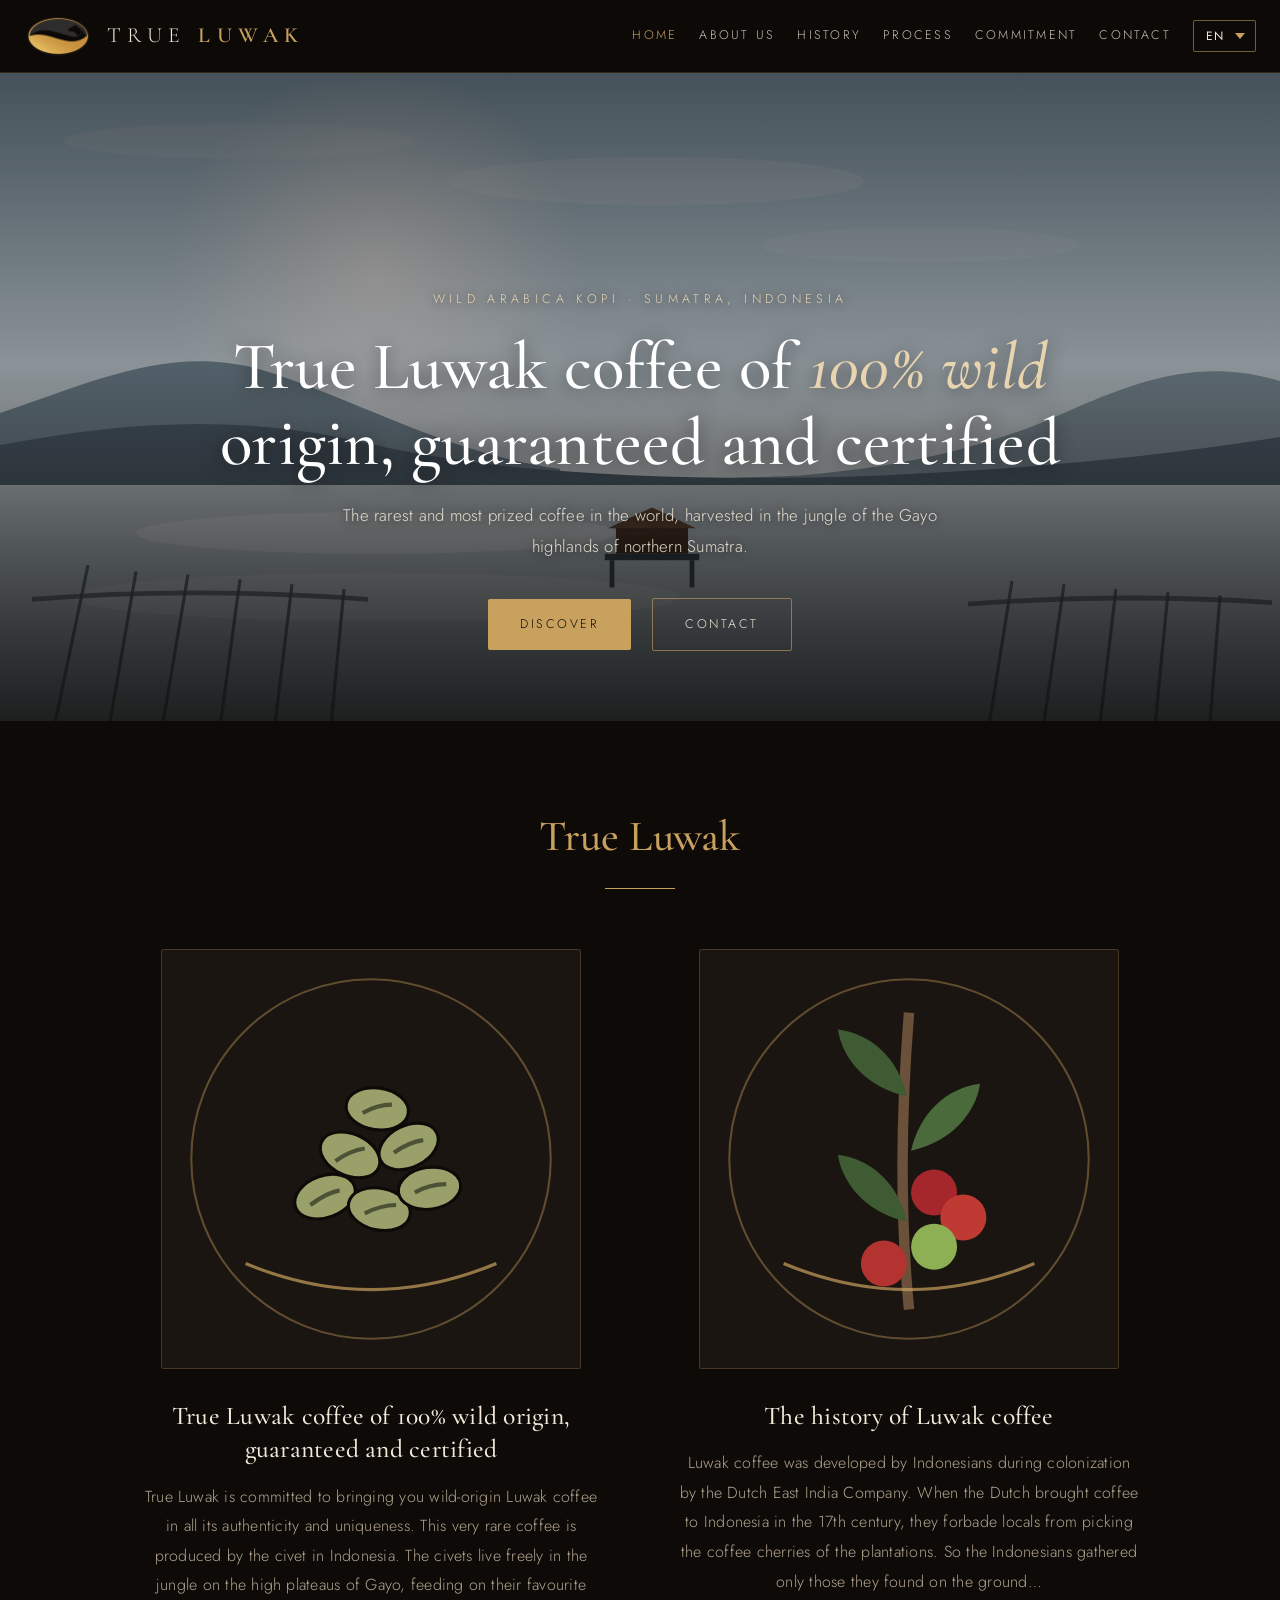
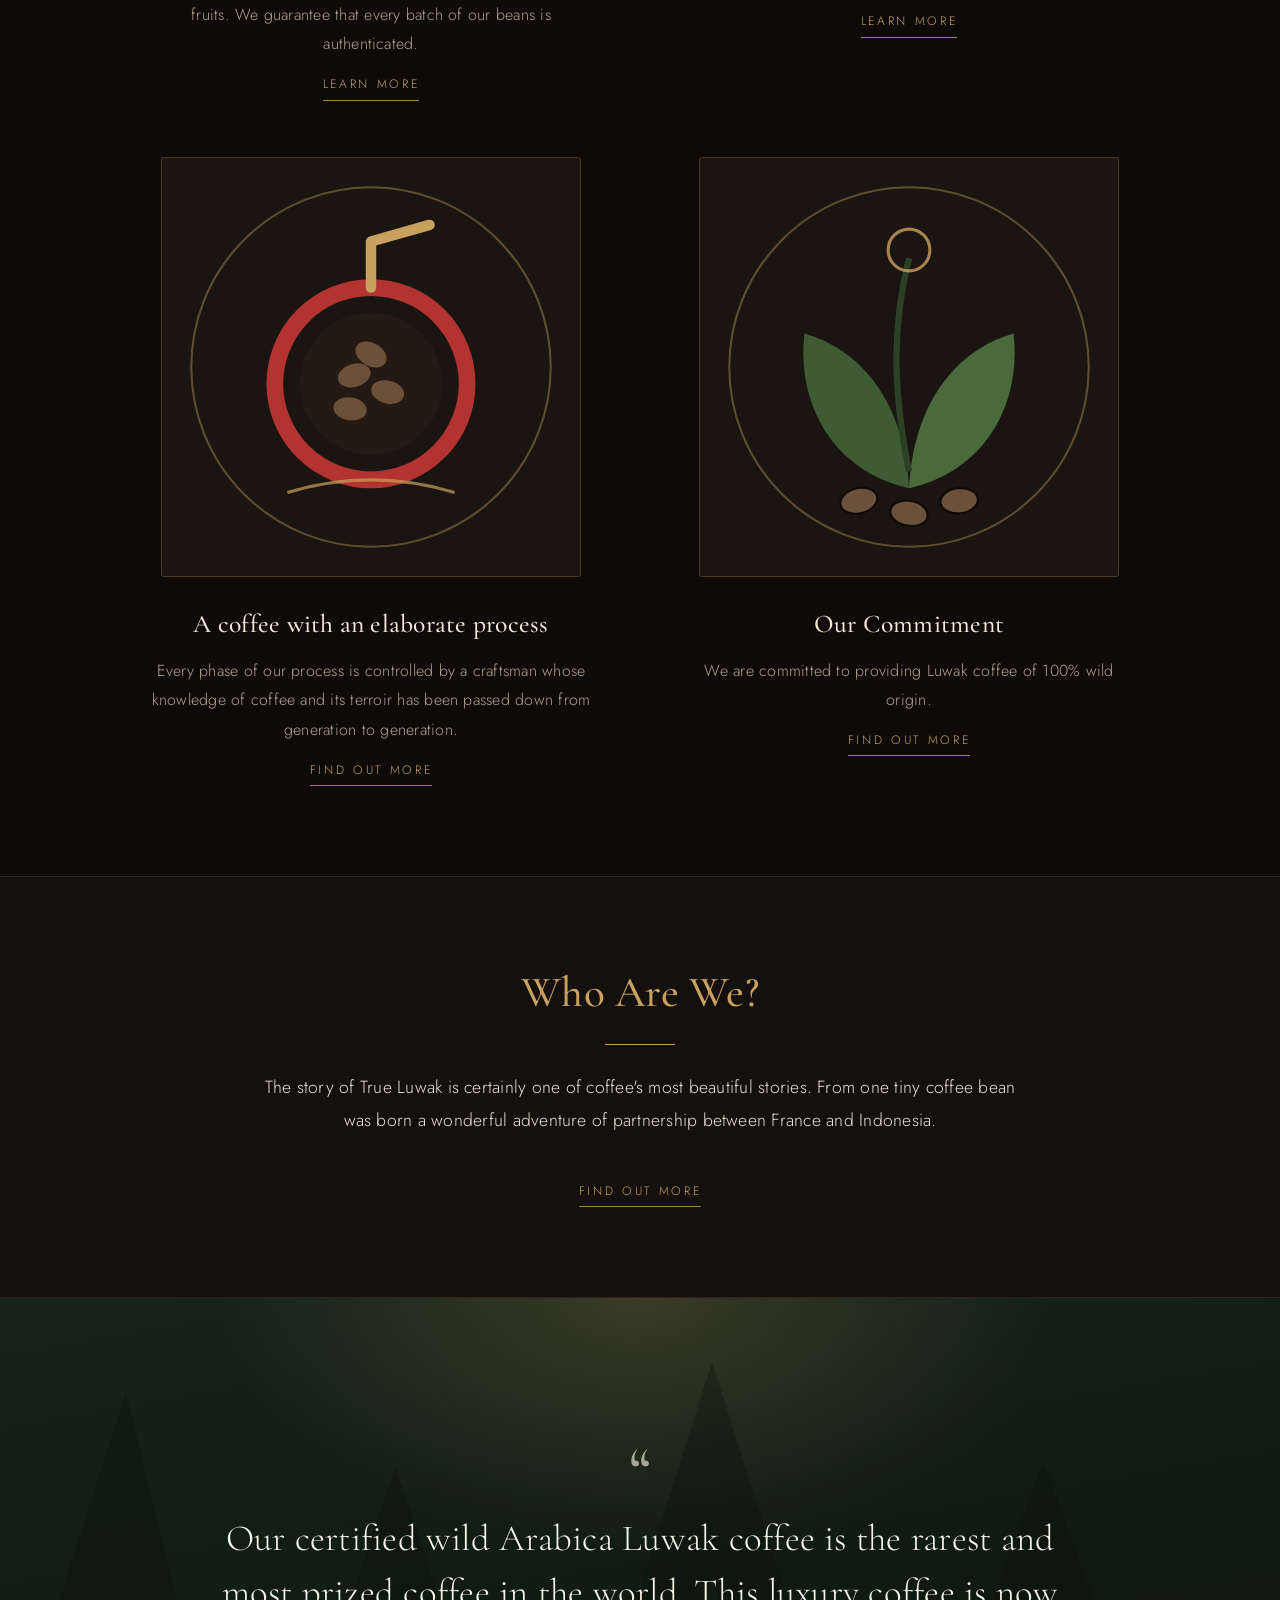
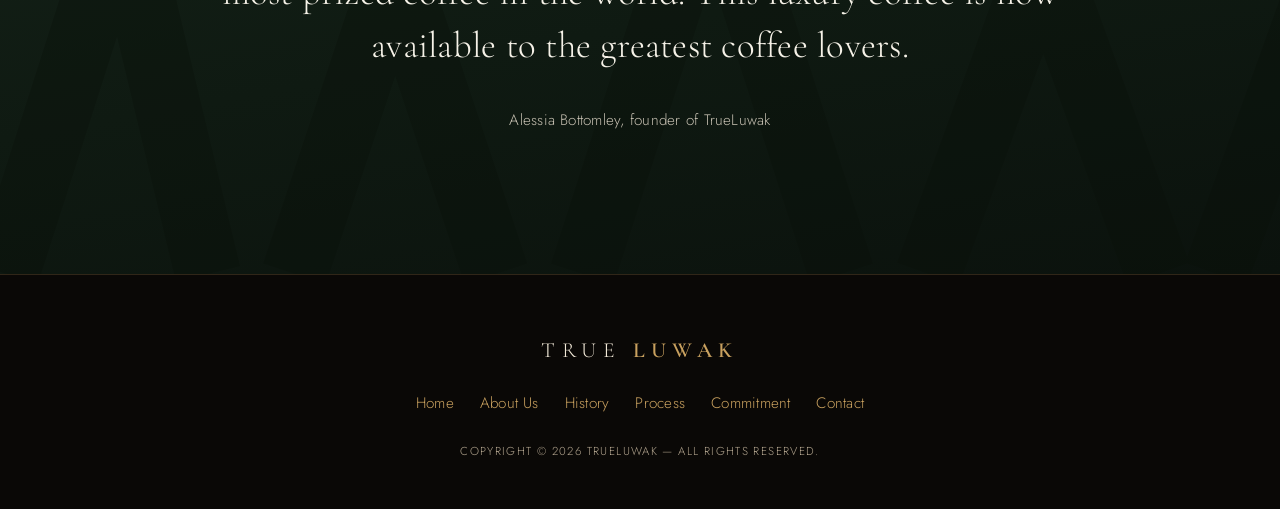
==== index.html @ 556343b3 "Regenerate trueluwak.com as a multilingual static site Rebuild of the True Luwak (Wild Arabica Kopi)" ====
<!DOCTYPE html>
<html lang="fr">
<head>
<meta charset="UTF-8">
<meta name="viewport" content="width=device-width, initial-scale=1.0">
<title>True Luwak — Coffee, Wild Luwak</title>
<meta name="description" content="Café True Luwak d'origine 100% sauvage, garanti et certifié — récolté dans la jungle des hauts plateaux de Gayo, à Sumatra, en Indonésie.">
<meta property="og:title" content="True Luwak — Wild Arabica Kopi">
<meta property="og:description" content="Café Luwak d'origine 100% sauvage, garanti et certifié. Récolté dans la jungle des hauts plateaux de Gayo, Sumatra.">
<meta property="og:type" content="website">
<meta property="og:url" content="https://trueluwak.com/">
<link rel="preconnect" href="https://fonts.googleapis.com">
<link rel="preconnect" href="https://fonts.gstatic.com" crossorigin>
<link href="https://fonts.googleapis.com/css2?family=Cormorant+Garamond:ital,wght@0,400;0,500;0,600;1,400;1,500&family=Jost:wght@300;400;500&display=swap" rel="stylesheet">
<link rel="stylesheet" href="style.css">
<link rel="icon" type="image/png" href="assets/logo-mark.png">
</head>
<body>

<nav>
  <a class="brand" href="./">
    <img src="assets/logo-mark.png" alt="True Luwak" height="44">
    <span class="brand-name">True <b>Luwak</b></span>
  </a>
  <div class="nav-links">
    <a href="./" class="active" data-i18n="nav_home">Accueil</a>
    <a href="qui-sommes-nous/" data-i18n="nav_about">Qui Sommes Nous</a>
    <a href="history/" data-i18n="nav_history">Histoire</a>
    <a href="process/" data-i18n="nav_process">Processus</a>
    <a href="engagement/" data-i18n="nav_commitment">Engagement</a>
    <a href="contact/" data-i18n="nav_contact">Contact</a>
    <select class="lang-select" id="langSelect" aria-label="Langue / Language">
      <option value="fr">FR</option>
      <option value="en">EN</option>
      <option value="it">IT</option>
      <option value="es">ES</option>
      <option value="pt">PT</option>
    </select>
  </div>
</nav>

<header class="hero">
  <div class="scene" aria-hidden="true">
    <svg viewBox="0 0 1600 900" preserveAspectRatio="xMidYMid slice">
      <defs>
        <linearGradient id="sky" x1="0" y1="0" x2="0" y2="1">
          <stop offset="0" stop-color="#9cc3dc"/>
          <stop offset=".6" stop-color="#cfe2ee"/>
          <stop offset="1" stop-color="#e9f1f5"/>
        </linearGradient>
        <linearGradient id="water" x1="0" y1="0" x2="0" y2="1">
          <stop offset="0" stop-color="#d9e7ef"/>
          <stop offset="1" stop-color="#8fadc0"/>
        </linearGradient>
        <radialGradient id="sun" cx=".5" cy=".5" r=".5">
          <stop offset="0" stop-color="#ffffff" stop-opacity=".95"/>
          <stop offset="1" stop-color="#ffffff" stop-opacity="0"/>
        </radialGradient>
      </defs>
      <rect width="1600" height="560" fill="url(#sky)"/>
      <circle cx="470" cy="300" r="260" fill="url(#sun)"/>
      <ellipse cx="820" cy="180" rx="260" ry="30" fill="#ffffff" opacity=".22"/>
      <ellipse cx="1150" cy="260" rx="200" ry="22" fill="#ffffff" opacity=".16"/>
      <ellipse cx="300" cy="130" rx="220" ry="22" fill="#ffffff" opacity=".14"/>
      <path d="M0,560 L0,470 C120,430 220,380 340,420 C460,460 560,520 700,540 L700,560 Z" fill="#6d8798" opacity=".85"/>
      <path d="M700,560 L1600,560 L1600,430 C1500,400 1420,430 1330,470 C1220,520 1100,540 1000,548 L700,560 Z" fill="#77909f" opacity=".8"/>
      <path d="M0,560 L0,510 C160,480 300,470 470,510 C640,550 900,556 1100,548 C1300,540 1480,520 1600,500 L1600,560 Z" fill="#54697a"/>
      <rect y="560" width="1600" height="340" fill="url(#water)"/>
      <ellipse cx="470" cy="620" rx="300" ry="26" fill="#ffffff" opacity=".45"/>
      <ellipse cx="470" cy="700" rx="380" ry="30" fill="#ffffff" opacity=".25"/>
      <g stroke="#3c5261" stroke-width="4" opacity=".8">
        <path d="M60,900 L110,660 M130,900 L170,668 M200,880 L235,672 M270,900 L300,678 M340,890 L365,684 M410,900 L430,690"/>
        <path d="M1230,900 L1265,680 M1300,890 L1330,684 M1370,900 L1395,690 M1440,900 L1460,694 M1510,890 L1525,698"/>
      </g>
      <path d="M40,700 C180,688 320,690 460,700 L460,706 C320,696 180,694 40,706 Z" fill="#3c5261" opacity=".7"/>
      <path d="M1210,706 C1340,696 1470,696 1590,704 L1590,710 C1470,702 1340,702 1210,712 Z" fill="#3c5261" opacity=".7"/>
      <g>
        <rect x="770" y="612" width="90" height="34" fill="#4a3527"/>
        <path d="M760,614 L815,588 L870,614 Z" fill="#6b503a"/>
        <rect x="756" y="646" width="118" height="8" fill="#334755"/>
        <rect x="762" y="654" width="6" height="34" fill="#334755"/>
        <rect x="862" y="654" width="6" height="34" fill="#334755"/>
      </g>
    </svg>
  </div>
  <div class="veil"></div>
  <div class="hero-inner">
    <p class="hero-eyebrow" data-i18n="home_eyebrow">Wild Arabica Kopi · Sumatra, Indonésie</p>
    <h1 data-i18n="home_title" data-i18n-html>Café True Luwak d'origine <em>100% sauvage</em>, garanti et certifié</h1>
    <p class="sub" data-i18n="home_sub">Le plus rare et le plus prisé des cafés au monde, récolté dans la jungle des hauts plateaux de Gayo, au nord de Sumatra.</p>
    <a class="btn btn-gold" href="qui-sommes-nous/" data-i18n="btn_discover">Découvrir</a>
    &nbsp;&nbsp;
    <a class="btn btn-ghost" href="contact/" data-i18n="nav_contact">Contact</a>
  </div>
</header>

<section>
  <div class="wrap">
    <div class="center reveal">
      <h2 class="serif">True Luwak</h2>
      <hr class="gold-rule">
    </div>
    <div class="cards-2">
      <div class="tile reveal">
        <div class="art" aria-hidden="true">
          <svg viewBox="0 0 200 200">
            <rect width="200" height="200" fill="#1b1511"/>
            <circle cx="100" cy="100" r="86" fill="none" stroke="#c9a15f" stroke-width="1" opacity=".4"/>
            <g fill="#9aa06a" stroke="#0d0a08" stroke-width="1.5">
              <ellipse cx="78" cy="118" rx="15" ry="10" transform="rotate(-20 78 118)"/>
              <ellipse cx="104" cy="124" rx="15" ry="10" transform="rotate(12 104 124)"/>
              <ellipse cx="128" cy="114" rx="15" ry="10" transform="rotate(-8 128 114)"/>
              <ellipse cx="90" cy="98" rx="15" ry="10" transform="rotate(24 90 98)"/>
              <ellipse cx="118" cy="94" rx="15" ry="10" transform="rotate(-26 118 94)"/>
              <ellipse cx="103" cy="76" rx="15" ry="10" transform="rotate(8 103 76)"/>
            </g>
            <g stroke="#4d5236" stroke-width="2" fill="none">
              <path d="M71,122 Q79,116 85,115"/><path d="M97,126 Q105,122 112,122"/>
              <path d="M121,116 Q128,112 136,112"/><path d="M83,101 Q90,96 97,95"/>
              <path d="M111,97 Q118,92 125,91"/><path d="M96,78 Q103,74 110,74"/>
            </g>
            <path d="M40,150 Q100,175 160,150" stroke="#c9a15f" stroke-width="1.5" fill="none" opacity=".7"/>
          </svg>
        </div>
        <h3 data-i18n="t1_title">Café True Luwak d'origine 100% sauvage, garanti et certifié</h3>
        <p data-i18n="t1_text">True Luwak s'engage à vous fournir le café Luwak d'origine sauvage, dans toute son authenticité et son unicité. Ce café très rare est produit par la civette en Indonésie. Les civettes vivent librement dans la jungle sur les hauts plateaux de Gayo, se nourrissant de leurs fruits préférés. Nous vous garantissons que chaque lot de nos grains est authentifié.</p>
        <a class="more-link" href="engagement/" data-i18n="link_more">Afficher plus</a>
      </div>
      <div class="tile reveal">
        <div class="art" aria-hidden="true">
          <svg viewBox="0 0 200 200">
            <rect width="200" height="200" fill="#1b1511"/>
            <circle cx="100" cy="100" r="86" fill="none" stroke="#c9a15f" stroke-width="1" opacity=".4"/>
            <path d="M100,30 C96,80 96,130 100,172" stroke="#6b503a" stroke-width="5" fill="none"/>
            <path d="M99,70 C80,66 68,52 66,38 C82,40 95,52 99,70 Z" fill="#3f5b33"/>
            <path d="M101,96 C120,92 132,78 134,64 C118,66 105,78 101,96 Z" fill="#4a6a3c"/>
            <path d="M99,130 C80,126 68,112 66,98 C82,100 95,112 99,130 Z" fill="#3f5b33"/>
            <circle cx="112" cy="116" r="11" fill="#a5262b"/>
            <circle cx="126" cy="128" r="11" fill="#c03a34"/>
            <circle cx="112" cy="142" r="11" fill="#8db054"/>
            <circle cx="88" cy="150" r="11" fill="#b2332f"/>
            <path d="M40,150 Q100,175 160,150" stroke="#c9a15f" stroke-width="1.5" fill="none" opacity=".7"/>
          </svg>
        </div>
        <h3 data-i18n="t2_title">L'histoire du Café Luwak</h3>
        <p data-i18n="t2_text">Le café Luwak a été mis au point par les Indonésiens lors de la colonisation par la compagnie néerlandaise des Indes orientales. Lorsque les Néerlandais apportent le café en Indonésie au XVIIe siècle, ils interdisent aux locaux de cueillir les cerises de café des plantations. Les Indonésiens ne récupèrent donc que celles qu'ils trouvaient par terre…</p>
        <a class="more-link" href="history/" data-i18n="link_more">Afficher plus</a>
      </div>
      <div class="tile reveal">
        <div class="art" aria-hidden="true">
          <svg viewBox="0 0 200 200">
            <rect width="200" height="200" fill="#1b1511"/>
            <circle cx="100" cy="100" r="86" fill="none" stroke="#c9a15f" stroke-width="1" opacity=".4"/>
            <circle cx="100" cy="108" r="46" fill="none" stroke="#b2332f" stroke-width="8"/>
            <circle cx="100" cy="108" r="34" fill="#241a13"/>
            <g fill="#6b503a">
              <ellipse cx="92" cy="104" rx="8" ry="5.5" transform="rotate(-18 92 104)"/>
              <ellipse cx="108" cy="112" rx="8" ry="5.5" transform="rotate(14 108 112)"/>
              <ellipse cx="100" cy="94" rx="8" ry="5.5" transform="rotate(30 100 94)"/>
              <ellipse cx="90" cy="120" rx="8" ry="5.5" transform="rotate(8 90 120)"/>
            </g>
            <path d="M100,62 L100,40 M100,40 L128,32" stroke="#c9a15f" stroke-width="5" fill="none" stroke-linecap="round"/>
            <path d="M60,160 Q100,148 140,160" stroke="#c9a15f" stroke-width="1.5" fill="none" opacity=".7"/>
          </svg>
        </div>
        <h3 data-i18n="t3_title">Un Café au Processus Élaboré</h3>
        <p data-i18n="t3_text">Chaque phase de notre processus est contrôlée par un artisan dont la connaissance du café et de son terroir a été transmise de génération en génération.</p>
        <a class="more-link" href="process/" data-i18n="link_find">En savoir plus</a>
      </div>
      <div class="tile reveal">
        <div class="art" aria-hidden="true">
          <svg viewBox="0 0 200 200">
            <rect width="200" height="200" fill="#1b1511"/>
            <circle cx="100" cy="100" r="86" fill="none" stroke="#c9a15f" stroke-width="1" opacity=".4"/>
            <path d="M100,158 C64,150 46,118 50,84 C78,92 98,118 100,158 Z" fill="#3f5b33"/>
            <path d="M100,158 C136,150 154,118 150,84 C122,92 102,118 100,158 Z" fill="#4a6a3c"/>
            <path d="M100,150 C92,110 92,80 100,48" stroke="#2c4025" stroke-width="3" fill="none"/>
            <g fill="#6b503a" stroke="#0d0a08" stroke-width="1">
              <ellipse cx="76" cy="164" rx="9" ry="6" transform="rotate(-14 76 164)"/>
              <ellipse cx="100" cy="170" rx="9" ry="6" transform="rotate(10 100 170)"/>
              <ellipse cx="124" cy="164" rx="9" ry="6" transform="rotate(-6 124 164)"/>
            </g>
            <circle cx="100" cy="44" r="10" fill="none" stroke="#c9a15f" stroke-width="1.5" opacity=".8"/>
          </svg>
        </div>
        <h3 data-i18n="t4_title">Notre Engagement</h3>
        <p data-i18n="t4_text">Nous nous engageons à fournir du café Luwak d'origine 100% sauvage.</p>
        <a class="more-link" href="engagement/" data-i18n="link_find">En savoir plus</a>
      </div>
    </div>
  </div>
</section>

<section style="background: var(--coal); border-top: 1px solid rgba(201,161,95,.15); border-bottom: 1px solid rgba(201,161,95,.15);">
  <div class="wrap center reveal">
    <h2 class="serif" data-i18n="who_title">Qui Sommes Nous&nbsp;?</h2>
    <hr class="gold-rule">
    <p class="lead" style="max-width:760px; margin: 0 auto;" data-i18n="who_text">L'histoire de True Luwak est certainement l'une des plus belles histoires du café. D'un tout petit grain de café est née une belle aventure de partenariat entre la France et l'Indonésie.</p>
    <br>
    <a class="more-link" href="qui-sommes-nous/" data-i18n="link_find">En savoir plus</a>
  </div>
</section>

<figure class="quote-band">
  <div class="qmark serif">&ldquo;</div>
  <blockquote data-i18n="quote_text">Notre café Arabica Luwak sauvage certifié est le café le plus rare et le plus prisé au monde. Ce café de luxe est maintenant disponible pour les plus grands amateurs de café.</blockquote>
  <figcaption data-i18n="quote_by">Alessia Bottomley, fondatrice de TrueLuwak</figcaption>
</figure>

<footer>
  <span class="brand-name">True <b>Luwak</b></span>
  <div class="foot-links">
    <a href="./" data-i18n="nav_home">Accueil</a>
    <a href="qui-sommes-nous/" data-i18n="nav_about">Qui Sommes Nous</a>
    <a href="history/" data-i18n="nav_history">Histoire</a>
    <a href="process/" data-i18n="nav_process">Processus</a>
    <a href="engagement/" data-i18n="nav_commitment">Engagement</a>
    <a href="contact/" data-i18n="nav_contact">Contact</a>
  </div>
  <p class="copy" data-i18n="foot_copy">Copyright © 2026 TrueLuwak — Tous droits réservés.</p>
</footer>

<script src="i18n.js"></script>
<script src="main.js"></script>
</body>
</html>
---- style.css ----
/* True Luwak — Wild Arabica Kopi
   Black & gold luxury theme, faithful to the original brand. */

:root {
  --black: #0d0a08;
  --coal: #14100d;
  --panel: #1b1511;
  --gold: #c9a15f;
  --gold-deep: #a67f42;
  --gold-pale: #e8d5b0;
  --cream: #f2e9d8;
  --text: #e9e2d5;
  --muted: #b3a58f;
}
* { margin: 0; padding: 0; box-sizing: border-box; }
html { scroll-behavior: smooth; }
body {
  font-family: 'Jost', sans-serif;
  font-weight: 300;
  background: var(--black);
  color: var(--text);
  line-height: 1.85;
  letter-spacing: .015em;
}
h1, h2, h3, .serif { font-family: 'Cormorant Garamond', serif; font-weight: 500; }
a { color: var(--gold); }

/* language selector */
select.lang-select {
  appearance: none; -webkit-appearance: none;
  border: 1px solid rgba(201,161,95,.55); border-radius: 2px;
  background: transparent url("data:image/svg+xml,%3Csvg xmlns='http://www.w3.org/2000/svg' width='10' height='6'%3E%3Cpath d='M0 0 L5 6 L10 0' fill='%23c9a15f'/%3E%3C/svg%3E") no-repeat right 10px center;
  color: #f2e9d8; font-family: 'Jost', sans-serif;
  font-size: .75rem; letter-spacing: .12em; padding: 6px 30px 6px 12px; cursor: pointer;
  text-transform: uppercase;
}
select.lang-select:hover { border-color: #f2e9d8; }
select.lang-select option { background: #14100d; color: #f2e9d8; }

.wrap { max-width: 1060px; margin: 0 auto; padding: 0 24px; }

/* ---------- nav ---------- */
nav {
  position: sticky; top: 0; z-index: 100;
  background: rgba(13,10,8,.94);
  backdrop-filter: blur(8px);
  -webkit-backdrop-filter: blur(8px);
  border-bottom: 1px solid rgba(201,161,95,.22);
  padding: 14px 24px;
  display: flex; align-items: center; justify-content: space-between; gap: 18px;
  flex-wrap: wrap;
}
.brand { display: flex; align-items: center; gap: 14px; text-decoration: none; }
.brand svg, .brand img { height: 44px; width: auto; display: block; }
.brand-name {
  font-family: 'Cormorant Garamond', serif; font-size: 1.35rem; letter-spacing: .3em;
  color: var(--cream); text-transform: uppercase; white-space: nowrap;
}
.brand-name b { color: var(--gold); font-weight: 600; }
.nav-links { display: flex; align-items: center; gap: 22px; flex-wrap: wrap; }
.nav-links a {
  color: rgba(233,226,213,.85); text-decoration: none; font-size: .78rem;
  text-transform: uppercase; letter-spacing: .18em; transition: color .25s;
  padding: 4px 0;
}
.nav-links a:hover, .nav-links a.active { color: var(--gold); }
.lang-toggle {
  border: 1px solid rgba(201,161,95,.55); border-radius: 2px;
  background: none; color: var(--cream); font-family: 'Jost', sans-serif;
  font-size: .75rem; letter-spacing: .15em; padding: 5px 12px; cursor: pointer;
  transition: background .25s, color .25s;
}
.lang-toggle:hover { background: var(--gold); color: var(--black); }

/* ---------- hero (home) ---------- */
.hero {
  position: relative; overflow: hidden;
  min-height: 72vh; display: flex; align-items: flex-end;
}
.hero .scene { position: absolute; inset: 0; width: 100%; height: 100%; }
.hero .scene svg { width: 100%; height: 100%; display: block; }
.hero .veil {
  position: absolute; inset: 0;
  background: linear-gradient(180deg, rgba(13,10,8,.62) 0%, rgba(13,10,8,.38) 45%, rgba(13,10,8,.88) 100%);
}
.hero-inner {
  position: relative; z-index: 2; width: 100%;
  padding: 120px 24px 70px; text-align: center;
}
.hero-eyebrow {
  text-transform: uppercase; letter-spacing: .35em; font-size: .78rem;
  color: var(--gold-pale); margin-bottom: 18px; text-shadow: 0 1px 8px rgba(0,0,0,.6);
}
.hero h1 {
  font-size: clamp(2.4rem, 5.6vw, 4.2rem); line-height: 1.12; color: #fff;
  max-width: 860px; margin: 0 auto 20px; text-shadow: 0 2px 18px rgba(0,0,0,.55);
}
.hero h1 em { font-style: italic; color: var(--gold-pale); }
.hero p.sub {
  max-width: 620px; margin: 0 auto 36px; font-size: 1.05rem;
  color: rgba(242,233,216,.92); text-shadow: 0 1px 10px rgba(0,0,0,.6);
}

/* ---------- page hero (interior pages) ---------- */
.page-hero {
  text-align: center; padding: 90px 24px 30px;
  background:
    radial-gradient(ellipse 75% 90% at 50% -30%, rgba(201,161,95,.16), transparent 60%),
    var(--black);
}
.page-hero h1 {
  font-size: clamp(2rem, 4.6vw, 3.2rem); color: var(--gold);
  letter-spacing: .08em; margin-bottom: 12px;
}
.page-hero .eyebrow { margin-bottom: 10px; }
.gold-rule {
  width: 70px; height: 1px; border: 0; background: var(--gold); margin: 26px auto;
}

/* ---------- shared ---------- */
section { padding: 90px 0; }
.eyebrow {
  text-transform: uppercase; letter-spacing: .3em; font-size: .74rem;
  color: var(--gold); margin-bottom: 12px;
}
h2 { font-size: clamp(1.9rem, 3.8vw, 2.7rem); line-height: 1.18; color: var(--gold); margin-bottom: 20px; }
h3 { color: var(--cream); }
.lead { font-size: 1.1rem; color: var(--text); }
.prose p { margin-bottom: 22px; }
.prose .allcaps { text-transform: uppercase; letter-spacing: .06em; font-weight: 400; color: var(--cream); }
.center { text-align: center; }
.reveal { opacity: 0; transform: translateY(24px); transition: opacity .8s ease, transform .8s ease; }
.reveal.in { opacity: 1; transform: none; }

.btn {
  display: inline-block; text-decoration: none; text-transform: uppercase;
  letter-spacing: .2em; font-size: .78rem; padding: 14px 32px; border-radius: 2px;
  transition: all .3s;
}
.btn-gold { background: var(--gold); color: var(--black); }
.btn-gold:hover { background: var(--cream); }
.btn-ghost { border: 1px solid rgba(201,161,95,.6); color: var(--cream); }
.btn-ghost:hover { border-color: var(--cream); background: rgba(242,233,216,.08); }
.more-link {
  display: inline-block; margin-top: 14px; color: var(--gold); text-decoration: none;
  text-transform: uppercase; letter-spacing: .22em; font-size: .76rem;
  border-bottom: 1px solid var(--gold-deep); padding-bottom: 4px; transition: color .25s;
}
.more-link:hover { color: var(--cream); }

/* ---------- home cards ---------- */
.cards-2 {
  display: grid; grid-template-columns: 1fr 1fr; gap: 56px 64px; margin-top: 60px;
}
.tile { text-align: center; }
.tile .art {
  border: 1px solid rgba(201,161,95,.25); border-radius: 3px; overflow: hidden;
  aspect-ratio: 1 / 1; max-width: 420px; margin: 0 auto 30px;
  background: var(--panel);
}
.tile .art svg { width: 100%; height: 100%; display: block; }
.tile h3 { font-size: 1.6rem; line-height: 1.3; margin-bottom: 16px; }
.tile p { color: var(--muted); max-width: 460px; margin: 0 auto; }

/* ---------- quote band ---------- */
.quote-band {
  position: relative; overflow: hidden; text-align: center;
  padding: 140px 24px;
  background:
    radial-gradient(ellipse 60% 80% at 50% 0%, rgba(201,161,95,.20), transparent 55%),
    linear-gradient(170deg, #16241a 0%, #0f1a12 55%, #0b120d 100%);
}
.quote-band::before {
  content: ""; position: absolute; inset: 0; pointer-events: none; opacity: .5;
  background-image: url("data:image/svg+xml,%3Csvg xmlns='http://www.w3.org/2000/svg' width='1200' height='400' viewBox='0 0 1200 400'%3E%3Cpath d='M0 400 L90 210 L120 400 M160 400 L240 150 L300 400 M360 400 L430 190 L500 400 M560 400 L650 120 L740 400 M800 400 L880 180 L960 400 M1000 400 L1090 150 L1200 400' stroke='%23091009' stroke-width='46' fill='none' opacity='0.7'/%3E%3C/svg%3E");
  background-size: cover; background-position: center bottom;
}
.quote-band > * { position: relative; z-index: 2; }
.quote-band .qmark { font-family: 'Cormorant Garamond', serif; font-size: 4rem; color: rgba(242,233,216,.65); line-height: 1; }
.quote-band blockquote {
  font-family: 'Cormorant Garamond', serif; font-size: clamp(1.5rem, 3.2vw, 2.3rem);
  line-height: 1.45; color: #f6f2e8; max-width: 880px; margin: 10px auto 34px;
}
.quote-band figcaption { color: rgba(242,233,216,.8); font-size: .95rem; }

/* ---------- content layout (interior) ---------- */
.split { display: grid; grid-template-columns: 1.15fr .85fr; gap: 60px; align-items: start; }
.side-art {
  border: 1px solid rgba(201,161,95,.25); border-radius: 3px; overflow: hidden;
  background: var(--panel); position: sticky; top: 110px;
}
.side-art svg { width: 100%; height: auto; display: block; }

.dark-panel {
  background: var(--panel); border: 1px solid rgba(201,161,95,.22); border-radius: 3px;
  padding: 44px 40px;
}
.guarantee {
  text-transform: uppercase; letter-spacing: .08em; line-height: 2;
  color: var(--gold-pale); font-weight: 400;
}

/* ---------- contact ---------- */
.contact-cards { display: grid; grid-template-columns: 1fr 1fr; gap: 30px; margin-top: 54px; }
.contact-card {
  background: var(--panel); border: 1px solid rgba(201,161,95,.25); border-radius: 3px;
  padding: 42px 36px; text-align: center;
}
.contact-card .role {
  text-transform: uppercase; letter-spacing: .26em; font-size: .72rem; color: var(--gold);
  margin-bottom: 8px;
}
.contact-card h3 { font-size: 1.7rem; margin-bottom: 18px; }
.contact-card p { margin-bottom: 8px; }
.contact-card a { color: var(--text); text-decoration: none; border-bottom: 1px solid rgba(201,161,95,.5); transition: color .25s; }
.contact-card a:hover { color: var(--gold); }

/* ---------- footer ---------- */
footer {
  border-top: 1px solid rgba(201,161,95,.2);
  padding: 56px 24px 46px; text-align: center; color: var(--muted); font-size: .85rem;
  background: #0a0806;
}
footer .foot-links { display: flex; gap: 26px; justify-content: center; flex-wrap: wrap; margin: 18px 0 24px; }
footer .foot-links a {
  color: var(--gold); text-decoration: none; text-transform: none; font-size: .95rem;
}
footer .foot-links a:hover { color: var(--cream); }
footer .copy { letter-spacing: .12em; text-transform: uppercase; font-size: .72rem; }

/* ---------- responsive ---------- */
@media (max-width: 900px) {
  .cards-2, .contact-cards, .split { grid-template-columns: 1fr; }
  .side-art { position: static; max-width: 480px; margin: 0 auto; }
  section { padding: 70px 0; }
  nav { justify-content: center; }
}
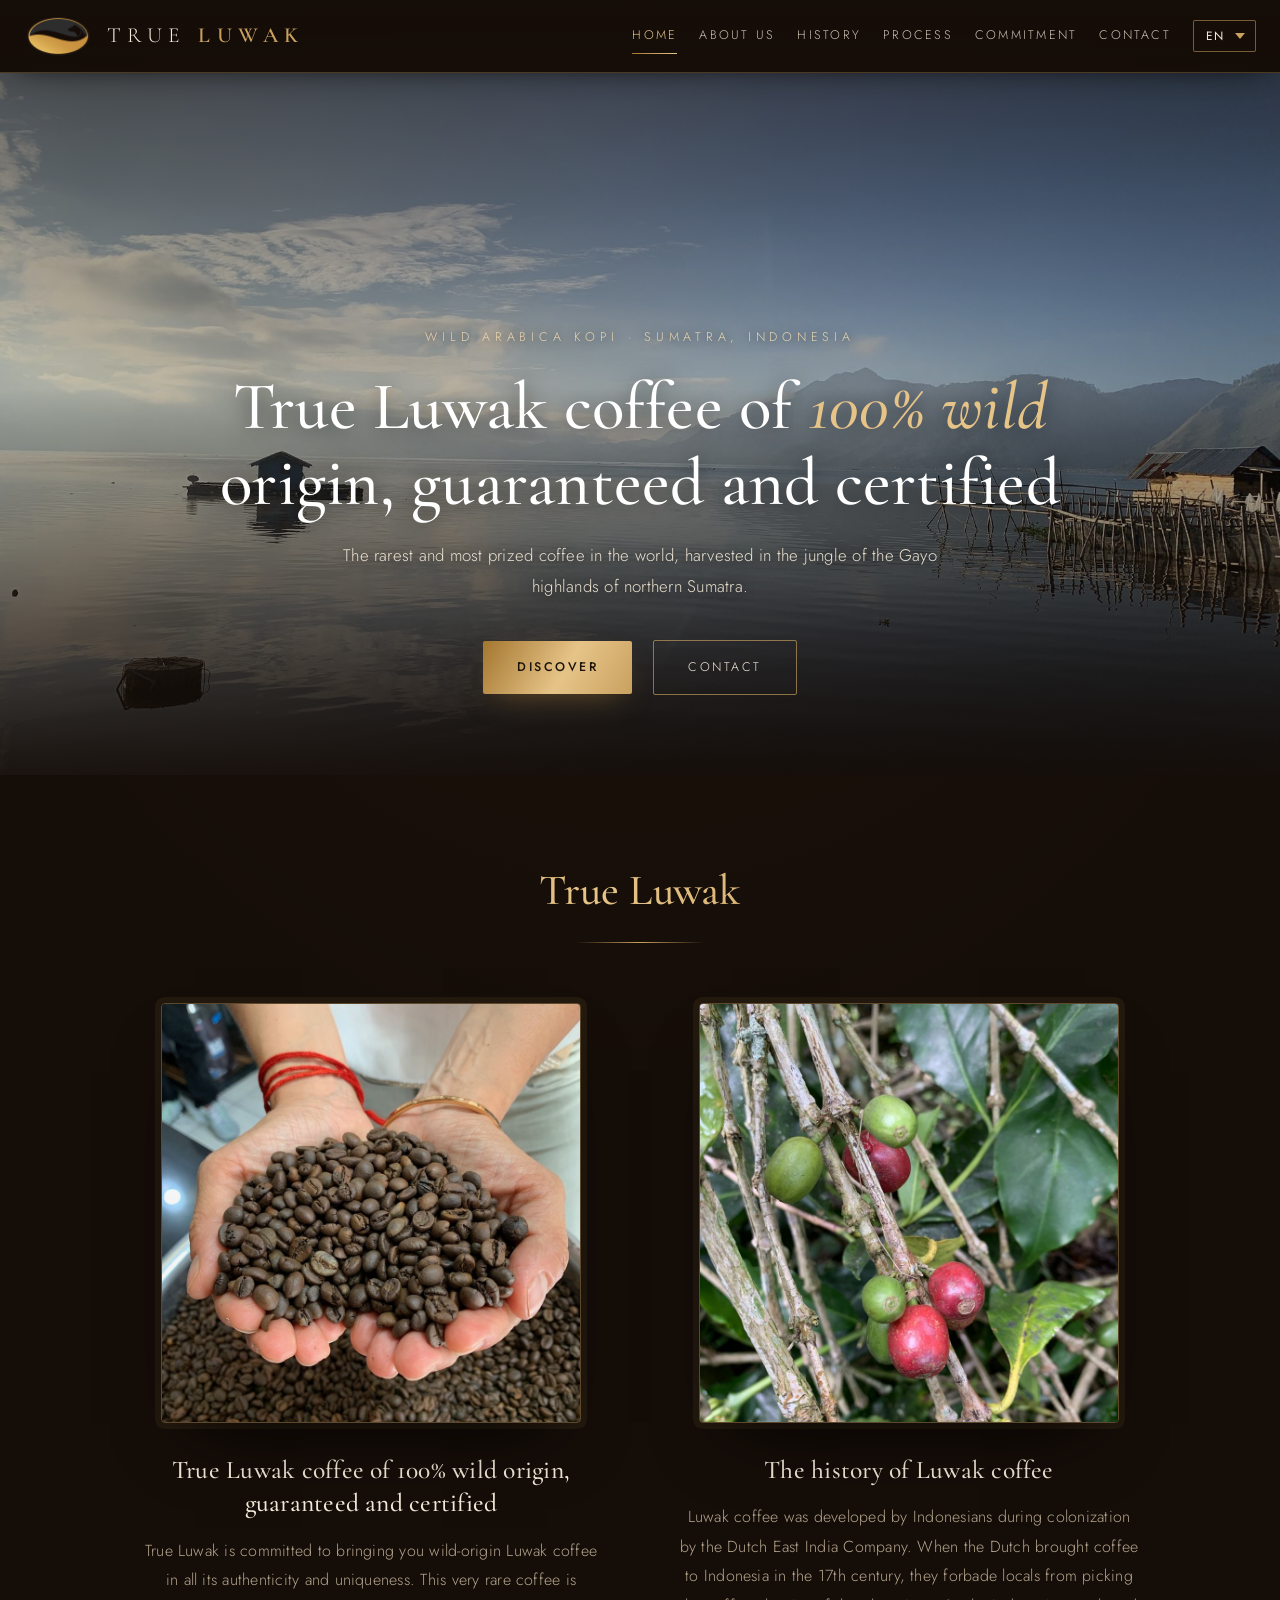
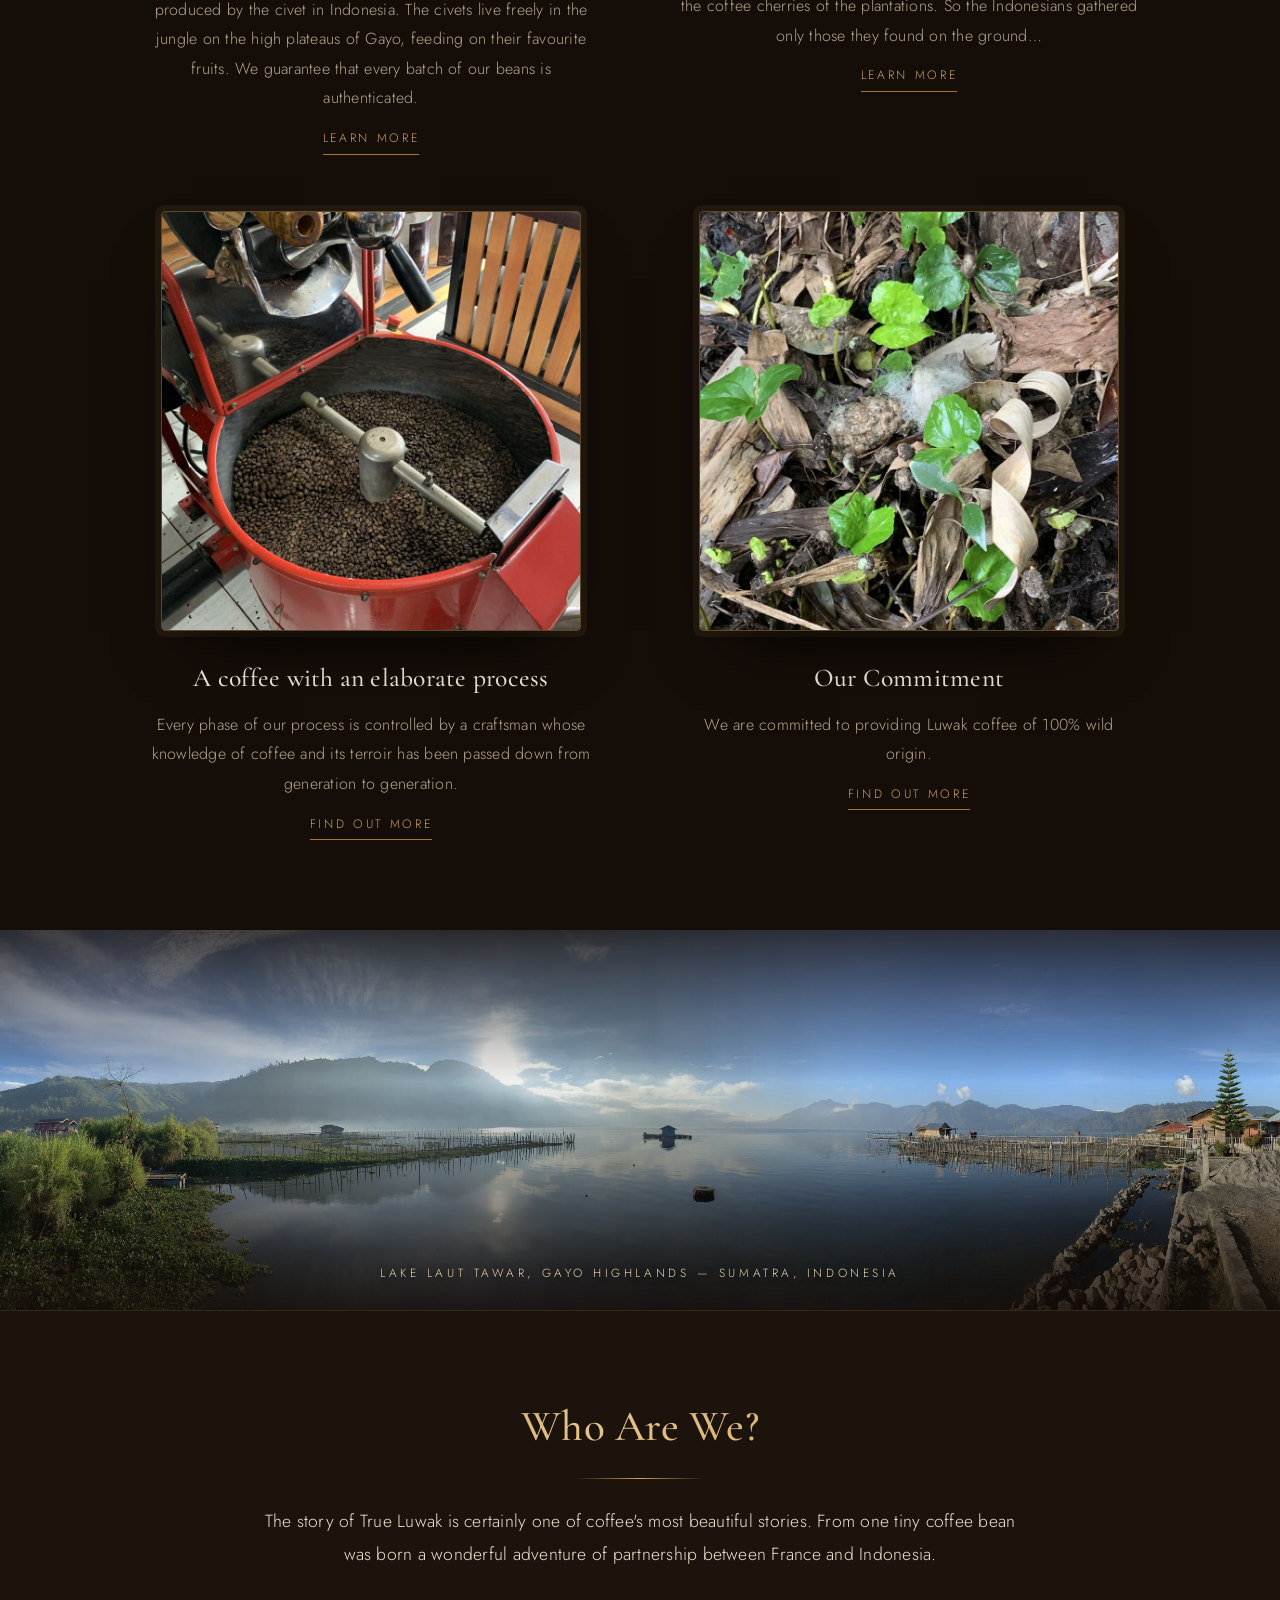
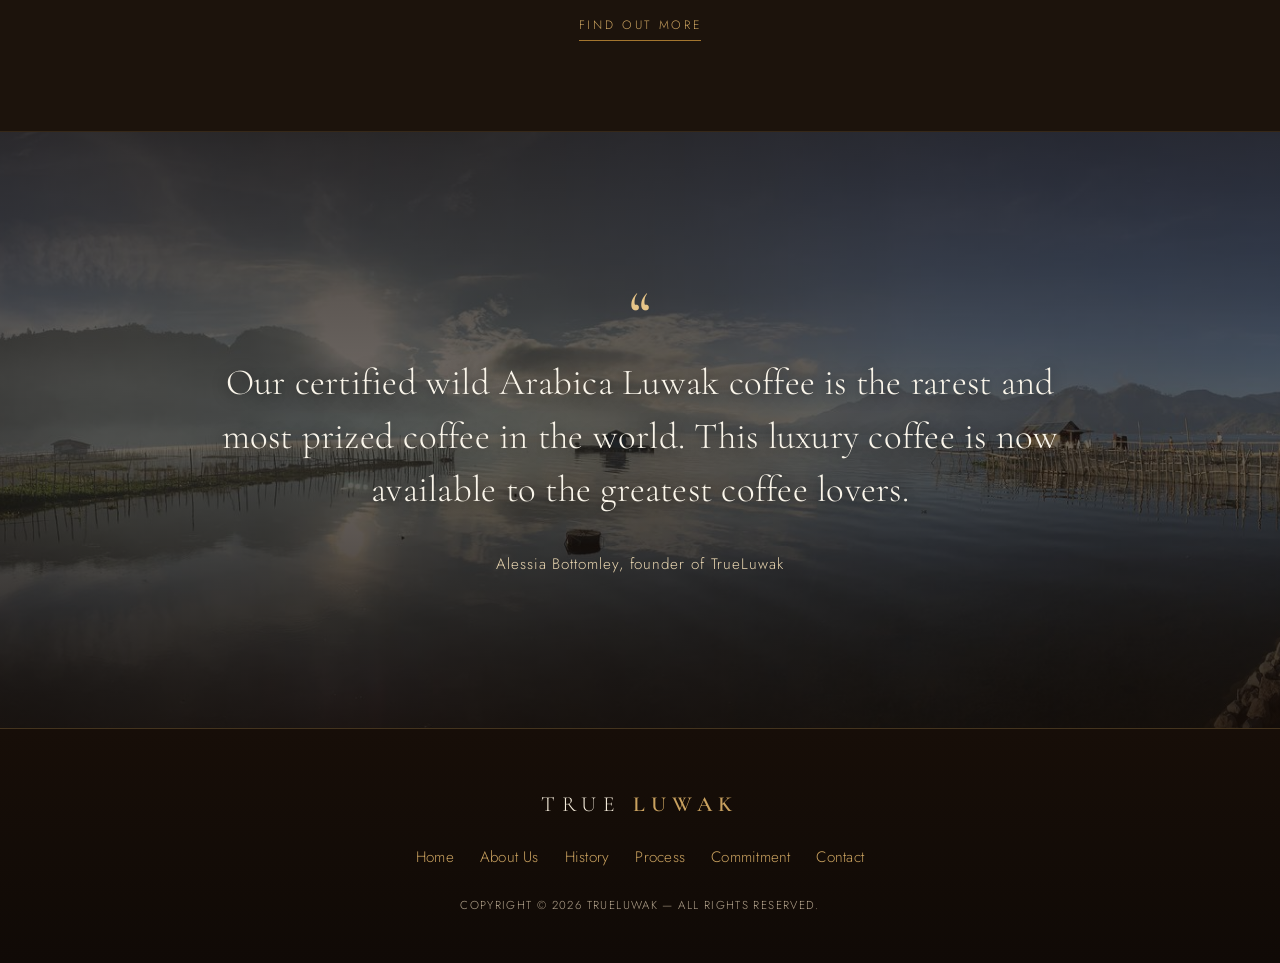
==== commit 835f12a4: "Premium dark-brown & gold restyle with real photography - Palette deepened to warm espresso browns w" ====
--- a/index.html
+++ b/index.html
@@ -30,8 +30,8 @@
     <a href="engagement/" data-i18n="nav_commitment">Engagement</a>
     <a href="contact/" data-i18n="nav_contact">Contact</a>
     <select class="lang-select" id="langSelect" aria-label="Langue / Language">
+      <option value="en">EN</option>
       <option value="fr">FR</option>
-      <option value="en">EN</option>
       <option value="it">IT</option>
       <option value="es">ES</option>
       <option value="pt">PT</option>
@@ -41,47 +41,7 @@
 
 <header class="hero">
   <div class="scene" aria-hidden="true">
-    <svg viewBox="0 0 1600 900" preserveAspectRatio="xMidYMid slice">
-      <defs>
-        <linearGradient id="sky" x1="0" y1="0" x2="0" y2="1">
-          <stop offset="0" stop-color="#9cc3dc"/>
-          <stop offset=".6" stop-color="#cfe2ee"/>
-          <stop offset="1" stop-color="#e9f1f5"/>
-        </linearGradient>
-        <linearGradient id="water" x1="0" y1="0" x2="0" y2="1">
-          <stop offset="0" stop-color="#d9e7ef"/>
-          <stop offset="1" stop-color="#8fadc0"/>
-        </linearGradient>
-        <radialGradient id="sun" cx=".5" cy=".5" r=".5">
-          <stop offset="0" stop-color="#ffffff" stop-opacity=".95"/>
-          <stop offset="1" stop-color="#ffffff" stop-opacity="0"/>
-        </radialGradient>
-      </defs>
-      <rect width="1600" height="560" fill="url(#sky)"/>
-      <circle cx="470" cy="300" r="260" fill="url(#sun)"/>
-      <ellipse cx="820" cy="180" rx="260" ry="30" fill="#ffffff" opacity=".22"/>
-      <ellipse cx="1150" cy="260" rx="200" ry="22" fill="#ffffff" opacity=".16"/>
-      <ellipse cx="300" cy="130" rx="220" ry="22" fill="#ffffff" opacity=".14"/>
-      <path d="M0,560 L0,470 C120,430 220,380 340,420 C460,460 560,520 700,540 L700,560 Z" fill="#6d8798" opacity=".85"/>
-      <path d="M700,560 L1600,560 L1600,430 C1500,400 1420,430 1330,470 C1220,520 1100,540 1000,548 L700,560 Z" fill="#77909f" opacity=".8"/>
-      <path d="M0,560 L0,510 C160,480 300,470 470,510 C640,550 900,556 1100,548 C1300,540 1480,520 1600,500 L1600,560 Z" fill="#54697a"/>
-      <rect y="560" width="1600" height="340" fill="url(#water)"/>
-      <ellipse cx="470" cy="620" rx="300" ry="26" fill="#ffffff" opacity=".45"/>
-      <ellipse cx="470" cy="700" rx="380" ry="30" fill="#ffffff" opacity=".25"/>
-      <g stroke="#3c5261" stroke-width="4" opacity=".8">
-        <path d="M60,900 L110,660 M130,900 L170,668 M200,880 L235,672 M270,900 L300,678 M340,890 L365,684 M410,900 L430,690"/>
-        <path d="M1230,900 L1265,680 M1300,890 L1330,684 M1370,900 L1395,690 M1440,900 L1460,694 M1510,890 L1525,698"/>
-      </g>
-      <path d="M40,700 C180,688 320,690 460,700 L460,706 C320,696 180,694 40,706 Z" fill="#3c5261" opacity=".7"/>
-      <path d="M1210,706 C1340,696 1470,696 1590,704 L1590,710 C1470,702 1340,702 1210,712 Z" fill="#3c5261" opacity=".7"/>
-      <g>
-        <rect x="770" y="612" width="90" height="34" fill="#4a3527"/>
-        <path d="M760,614 L815,588 L870,614 Z" fill="#6b503a"/>
-        <rect x="756" y="646" width="118" height="8" fill="#334755"/>
-        <rect x="762" y="654" width="6" height="34" fill="#334755"/>
-        <rect x="862" y="654" width="6" height="34" fill="#334755"/>
-      </g>
-    </svg>
+    <img src="assets/img/hero-lake.jpg" alt="">
   </div>
   <div class="veil"></div>
   <div class="hero-inner">
@@ -102,86 +62,32 @@
     </div>
     <div class="cards-2">
       <div class="tile reveal">
-        <div class="art" aria-hidden="true">
-          <svg viewBox="0 0 200 200">
-            <rect width="200" height="200" fill="#1b1511"/>
-            <circle cx="100" cy="100" r="86" fill="none" stroke="#c9a15f" stroke-width="1" opacity=".4"/>
-            <g fill="#9aa06a" stroke="#0d0a08" stroke-width="1.5">
-              <ellipse cx="78" cy="118" rx="15" ry="10" transform="rotate(-20 78 118)"/>
-              <ellipse cx="104" cy="124" rx="15" ry="10" transform="rotate(12 104 124)"/>
-              <ellipse cx="128" cy="114" rx="15" ry="10" transform="rotate(-8 128 114)"/>
-              <ellipse cx="90" cy="98" rx="15" ry="10" transform="rotate(24 90 98)"/>
-              <ellipse cx="118" cy="94" rx="15" ry="10" transform="rotate(-26 118 94)"/>
-              <ellipse cx="103" cy="76" rx="15" ry="10" transform="rotate(8 103 76)"/>
-            </g>
-            <g stroke="#4d5236" stroke-width="2" fill="none">
-              <path d="M71,122 Q79,116 85,115"/><path d="M97,126 Q105,122 112,122"/>
-              <path d="M121,116 Q128,112 136,112"/><path d="M83,101 Q90,96 97,95"/>
-              <path d="M111,97 Q118,92 125,91"/><path d="M96,78 Q103,74 110,74"/>
-            </g>
-            <path d="M40,150 Q100,175 160,150" stroke="#c9a15f" stroke-width="1.5" fill="none" opacity=".7"/>
-          </svg>
+        <div class="art photo-frame">
+          <img src="assets/img/tile-beans.jpg" alt="Grains de café Luwak dans les mains" loading="lazy">
         </div>
         <h3 data-i18n="t1_title">Café True Luwak d'origine 100% sauvage, garanti et certifié</h3>
         <p data-i18n="t1_text">True Luwak s'engage à vous fournir le café Luwak d'origine sauvage, dans toute son authenticité et son unicité. Ce café très rare est produit par la civette en Indonésie. Les civettes vivent librement dans la jungle sur les hauts plateaux de Gayo, se nourrissant de leurs fruits préférés. Nous vous garantissons que chaque lot de nos grains est authentifié.</p>
         <a class="more-link" href="engagement/" data-i18n="link_more">Afficher plus</a>
       </div>
       <div class="tile reveal">
-        <div class="art" aria-hidden="true">
-          <svg viewBox="0 0 200 200">
-            <rect width="200" height="200" fill="#1b1511"/>
-            <circle cx="100" cy="100" r="86" fill="none" stroke="#c9a15f" stroke-width="1" opacity=".4"/>
-            <path d="M100,30 C96,80 96,130 100,172" stroke="#6b503a" stroke-width="5" fill="none"/>
-            <path d="M99,70 C80,66 68,52 66,38 C82,40 95,52 99,70 Z" fill="#3f5b33"/>
-            <path d="M101,96 C120,92 132,78 134,64 C118,66 105,78 101,96 Z" fill="#4a6a3c"/>
-            <path d="M99,130 C80,126 68,112 66,98 C82,100 95,112 99,130 Z" fill="#3f5b33"/>
-            <circle cx="112" cy="116" r="11" fill="#a5262b"/>
-            <circle cx="126" cy="128" r="11" fill="#c03a34"/>
-            <circle cx="112" cy="142" r="11" fill="#8db054"/>
-            <circle cx="88" cy="150" r="11" fill="#b2332f"/>
-            <path d="M40,150 Q100,175 160,150" stroke="#c9a15f" stroke-width="1.5" fill="none" opacity=".7"/>
-          </svg>
+        <div class="art photo-frame">
+          <img src="assets/img/tile-cherries.jpg" alt="Cerises de café sur la branche" loading="lazy">
         </div>
         <h3 data-i18n="t2_title">L'histoire du Café Luwak</h3>
         <p data-i18n="t2_text">Le café Luwak a été mis au point par les Indonésiens lors de la colonisation par la compagnie néerlandaise des Indes orientales. Lorsque les Néerlandais apportent le café en Indonésie au XVIIe siècle, ils interdisent aux locaux de cueillir les cerises de café des plantations. Les Indonésiens ne récupèrent donc que celles qu'ils trouvaient par terre…</p>
         <a class="more-link" href="history/" data-i18n="link_more">Afficher plus</a>
       </div>
       <div class="tile reveal">
-        <div class="art" aria-hidden="true">
-          <svg viewBox="0 0 200 200">
-            <rect width="200" height="200" fill="#1b1511"/>
-            <circle cx="100" cy="100" r="86" fill="none" stroke="#c9a15f" stroke-width="1" opacity=".4"/>
-            <circle cx="100" cy="108" r="46" fill="none" stroke="#b2332f" stroke-width="8"/>
-            <circle cx="100" cy="108" r="34" fill="#241a13"/>
-            <g fill="#6b503a">
-              <ellipse cx="92" cy="104" rx="8" ry="5.5" transform="rotate(-18 92 104)"/>
-              <ellipse cx="108" cy="112" rx="8" ry="5.5" transform="rotate(14 108 112)"/>
-              <ellipse cx="100" cy="94" rx="8" ry="5.5" transform="rotate(30 100 94)"/>
-              <ellipse cx="90" cy="120" rx="8" ry="5.5" transform="rotate(8 90 120)"/>
-            </g>
-            <path d="M100,62 L100,40 M100,40 L128,32" stroke="#c9a15f" stroke-width="5" fill="none" stroke-linecap="round"/>
-            <path d="M60,160 Q100,148 140,160" stroke="#c9a15f" stroke-width="1.5" fill="none" opacity=".7"/>
-          </svg>
+        <div class="art photo-frame">
+          <img src="assets/img/tile-roaster.jpg" alt="Torréfaction traditionnelle du café Luwak" loading="lazy">
         </div>
         <h3 data-i18n="t3_title">Un Café au Processus Élaboré</h3>
         <p data-i18n="t3_text">Chaque phase de notre processus est contrôlée par un artisan dont la connaissance du café et de son terroir a été transmise de génération en génération.</p>
         <a class="more-link" href="process/" data-i18n="link_find">En savoir plus</a>
       </div>
       <div class="tile reveal">
-        <div class="art" aria-hidden="true">
-          <svg viewBox="0 0 200 200">
-            <rect width="200" height="200" fill="#1b1511"/>
-            <circle cx="100" cy="100" r="86" fill="none" stroke="#c9a15f" stroke-width="1" opacity=".4"/>
-            <path d="M100,158 C64,150 46,118 50,84 C78,92 98,118 100,158 Z" fill="#3f5b33"/>
-            <path d="M100,158 C136,150 154,118 150,84 C122,92 102,118 100,158 Z" fill="#4a6a3c"/>
-            <path d="M100,150 C92,110 92,80 100,48" stroke="#2c4025" stroke-width="3" fill="none"/>
-            <g fill="#6b503a" stroke="#0d0a08" stroke-width="1">
-              <ellipse cx="76" cy="164" rx="9" ry="6" transform="rotate(-14 76 164)"/>
-              <ellipse cx="100" cy="170" rx="9" ry="6" transform="rotate(10 100 170)"/>
-              <ellipse cx="124" cy="164" rx="9" ry="6" transform="rotate(-6 124 164)"/>
-            </g>
-            <circle cx="100" cy="44" r="10" fill="none" stroke="#c9a15f" stroke-width="1.5" opacity=".8"/>
-          </svg>
+        <div class="art photo-frame">
+          <img src="assets/img/tile-jungle.jpg" alt="Grains de café Luwak sur le sol de la jungle" loading="lazy">
         </div>
         <h3 data-i18n="t4_title">Notre Engagement</h3>
         <p data-i18n="t4_text">Nous nous engageons à fournir du café Luwak d'origine 100% sauvage.</p>
@@ -190,6 +96,12 @@
     </div>
   </div>
 </section>
+
+<figure class="photo-band">
+  <img src="assets/img/pano-band.jpg" alt="Panorama du lac Laut Tawar" loading="lazy">
+  <div class="band-veil"></div>
+  <figcaption data-i18n="band_caption">Lac Laut Tawar, hauts plateaux de Gayo — Sumatra, Indonésie</figcaption>
+</figure>
 
 <section style="background: var(--coal); border-top: 1px solid rgba(201,161,95,.15); border-bottom: 1px solid rgba(201,161,95,.15);">
   <div class="wrap center reveal">
--- a/style.css
+++ b/style.css
@@ -1,51 +1,62 @@
 /* True Luwak — Wild Arabica Kopi
-   Black & gold luxury theme, faithful to the original brand. */
+   Premium dark-brown & gold theme, drawn from the brand logo. */
 
 :root {
-  --black: #0d0a08;
-  --coal: #14100d;
-  --panel: #1b1511;
+  --black: #150d08;      /* deep espresso */
+  --coal: #1c130c;
+  --panel: #241811;
   --gold: #c9a15f;
-  --gold-deep: #a67f42;
+  --gold-deep: #a4762f;  /* logo gradient dark */
+  --gold-bright: #e6c488;/* logo gradient light */
   --gold-pale: #e8d5b0;
-  --cream: #f2e9d8;
-  --text: #e9e2d5;
-  --muted: #b3a58f;
+  --cream: #f3ead9;
+  --text: #ece3d2;
+  --muted: #b5a58e;
 }
 * { margin: 0; padding: 0; box-sizing: border-box; }
 html { scroll-behavior: smooth; }
 body {
   font-family: 'Jost', sans-serif;
   font-weight: 300;
-  background: var(--black);
+  background:
+    radial-gradient(ellipse 120% 60% at 50% -10%, rgba(164,118,47,.10), transparent 60%),
+    var(--black);
   color: var(--text);
   line-height: 1.85;
   letter-spacing: .015em;
 }
 h1, h2, h3, .serif { font-family: 'Cormorant Garamond', serif; font-weight: 500; }
 a { color: var(--gold); }
+
+/* gold gradient headline treatment */
+h1.serif, h2.serif {
+  background: linear-gradient(115deg, var(--gold-deep) 0%, var(--gold-bright) 45%, var(--gold) 85%);
+  -webkit-background-clip: text; background-clip: text;
+  color: transparent;
+}
 
 /* language selector */
 select.lang-select {
   appearance: none; -webkit-appearance: none;
   border: 1px solid rgba(201,161,95,.55); border-radius: 2px;
   background: transparent url("data:image/svg+xml,%3Csvg xmlns='http://www.w3.org/2000/svg' width='10' height='6'%3E%3Cpath d='M0 0 L5 6 L10 0' fill='%23c9a15f'/%3E%3C/svg%3E") no-repeat right 10px center;
-  color: #f2e9d8; font-family: 'Jost', sans-serif;
+  color: var(--cream); font-family: 'Jost', sans-serif;
   font-size: .75rem; letter-spacing: .12em; padding: 6px 30px 6px 12px; cursor: pointer;
   text-transform: uppercase;
 }
-select.lang-select:hover { border-color: #f2e9d8; }
-select.lang-select option { background: #14100d; color: #f2e9d8; }
+select.lang-select:hover { border-color: var(--gold-bright); }
+select.lang-select option { background: #1c130c; color: var(--cream); }
 
 .wrap { max-width: 1060px; margin: 0 auto; padding: 0 24px; }
 
 /* ---------- nav ---------- */
 nav {
   position: sticky; top: 0; z-index: 100;
-  background: rgba(13,10,8,.94);
-  backdrop-filter: blur(8px);
-  -webkit-backdrop-filter: blur(8px);
-  border-bottom: 1px solid rgba(201,161,95,.22);
+  background: linear-gradient(180deg, rgba(21,13,8,.98), rgba(21,13,8,.92));
+  backdrop-filter: blur(10px);
+  -webkit-backdrop-filter: blur(10px);
+  border-bottom: 1px solid rgba(201,161,95,.3);
+  box-shadow: 0 10px 30px -18px rgba(0,0,0,.9);
   padding: 14px 24px;
   display: flex; align-items: center; justify-content: space-between; gap: 18px;
   flex-wrap: wrap;
@@ -59,62 +70,61 @@
 .brand-name b { color: var(--gold); font-weight: 600; }
 .nav-links { display: flex; align-items: center; gap: 22px; flex-wrap: wrap; }
 .nav-links a {
-  color: rgba(233,226,213,.85); text-decoration: none; font-size: .78rem;
+  color: rgba(236,227,210,.85); text-decoration: none; font-size: .78rem;
   text-transform: uppercase; letter-spacing: .18em; transition: color .25s;
-  padding: 4px 0;
-}
-.nav-links a:hover, .nav-links a.active { color: var(--gold); }
-.lang-toggle {
-  border: 1px solid rgba(201,161,95,.55); border-radius: 2px;
-  background: none; color: var(--cream); font-family: 'Jost', sans-serif;
-  font-size: .75rem; letter-spacing: .15em; padding: 5px 12px; cursor: pointer;
-  transition: background .25s, color .25s;
-}
-.lang-toggle:hover { background: var(--gold); color: var(--black); }
+  padding: 4px 0; position: relative;
+}
+.nav-links a::after {
+  content: ""; position: absolute; left: 0; right: 100%; bottom: -2px; height: 1px;
+  background: linear-gradient(90deg, var(--gold-deep), var(--gold-bright));
+  transition: right .3s;
+}
+.nav-links a:hover::after, .nav-links a.active::after { right: 0; }
+.nav-links a:hover, .nav-links a.active { color: var(--gold-bright); }
 
 /* ---------- hero (home) ---------- */
 .hero {
   position: relative; overflow: hidden;
-  min-height: 72vh; display: flex; align-items: flex-end;
-}
-.hero .scene { position: absolute; inset: 0; width: 100%; height: 100%; }
-.hero .scene svg { width: 100%; height: 100%; display: block; }
+  min-height: 78vh; display: flex; align-items: flex-end;
+}
+.hero .scene { position: absolute; inset: 0; }
+.hero .scene img { width: 100%; height: 100%; object-fit: cover; display: block; }
 .hero .veil {
   position: absolute; inset: 0;
-  background: linear-gradient(180deg, rgba(13,10,8,.62) 0%, rgba(13,10,8,.38) 45%, rgba(13,10,8,.88) 100%);
+  background: linear-gradient(180deg, rgba(21,13,8,.62) 0%, rgba(21,13,8,.22) 45%, rgba(21,13,8,.94) 100%);
 }
 .hero-inner {
   position: relative; z-index: 2; width: 100%;
-  padding: 120px 24px 70px; text-align: center;
+  padding: 130px 24px 80px; text-align: center;
 }
 .hero-eyebrow {
-  text-transform: uppercase; letter-spacing: .35em; font-size: .78rem;
-  color: var(--gold-pale); margin-bottom: 18px; text-shadow: 0 1px 8px rgba(0,0,0,.6);
+  text-transform: uppercase; letter-spacing: .38em; font-size: .78rem;
+  color: var(--gold-pale); margin-bottom: 20px; text-shadow: 0 1px 10px rgba(0,0,0,.7);
 }
 .hero h1 {
   font-size: clamp(2.4rem, 5.6vw, 4.2rem); line-height: 1.12; color: #fff;
-  max-width: 860px; margin: 0 auto 20px; text-shadow: 0 2px 18px rgba(0,0,0,.55);
-}
-.hero h1 em { font-style: italic; color: var(--gold-pale); }
+  max-width: 880px; margin: 0 auto 20px; text-shadow: 0 2px 22px rgba(0,0,0,.65);
+}
+.hero h1 em { font-style: italic; color: var(--gold-bright); }
 .hero p.sub {
-  max-width: 620px; margin: 0 auto 36px; font-size: 1.05rem;
-  color: rgba(242,233,216,.92); text-shadow: 0 1px 10px rgba(0,0,0,.6);
-}
-
-/* ---------- page hero (interior pages) ---------- */
+  max-width: 620px; margin: 0 auto 38px; font-size: 1.05rem;
+  color: rgba(243,234,217,.94); text-shadow: 0 1px 12px rgba(0,0,0,.7);
+}
+
+/* ---------- page hero (interior) ---------- */
 .page-hero {
   text-align: center; padding: 90px 24px 30px;
-  background:
-    radial-gradient(ellipse 75% 90% at 50% -30%, rgba(201,161,95,.16), transparent 60%),
-    var(--black);
-}
-.page-hero h1 {
-  font-size: clamp(2rem, 4.6vw, 3.2rem); color: var(--gold);
-  letter-spacing: .08em; margin-bottom: 12px;
-}
-.page-hero .eyebrow { margin-bottom: 10px; }
+  background: radial-gradient(ellipse 75% 90% at 50% -30%, rgba(164,118,47,.18), transparent 60%);
+}
+.page-hero h1 { font-size: clamp(2rem, 4.6vw, 3.2rem); letter-spacing: .08em; margin-bottom: 12px; }
 .gold-rule {
-  width: 70px; height: 1px; border: 0; background: var(--gold); margin: 26px auto;
+  width: 130px; height: 1px; border: 0; margin: 26px auto; position: relative;
+  background: linear-gradient(90deg, transparent, var(--gold), transparent);
+}
+.gold-rule::after {
+  content: ""; position: absolute; left: 50%; top: -3px; width: 7px; height: 7px;
+  transform: translateX(-50%) rotate(45deg);
+  background: linear-gradient(135deg, var(--gold-bright), var(--gold-deep));
 }
 
 /* ---------- shared ---------- */
@@ -125,87 +135,108 @@
 }
 h2 { font-size: clamp(1.9rem, 3.8vw, 2.7rem); line-height: 1.18; color: var(--gold); margin-bottom: 20px; }
 h3 { color: var(--cream); }
-.lead { font-size: 1.1rem; color: var(--text); }
+.lead { font-size: 1.1rem; }
 .prose p { margin-bottom: 22px; }
-.prose .allcaps { text-transform: uppercase; letter-spacing: .06em; font-weight: 400; color: var(--cream); }
+.prose .allcaps { text-transform: uppercase; letter-spacing: .06em; font-weight: 400; color: var(--gold-pale); }
 .center { text-align: center; }
 .reveal { opacity: 0; transform: translateY(24px); transition: opacity .8s ease, transform .8s ease; }
 .reveal.in { opacity: 1; transform: none; }
 
 .btn {
   display: inline-block; text-decoration: none; text-transform: uppercase;
-  letter-spacing: .2em; font-size: .78rem; padding: 14px 32px; border-radius: 2px;
+  letter-spacing: .2em; font-size: .78rem; padding: 15px 34px; border-radius: 2px;
   transition: all .3s;
 }
-.btn-gold { background: var(--gold); color: var(--black); }
-.btn-gold:hover { background: var(--cream); }
-.btn-ghost { border: 1px solid rgba(201,161,95,.6); color: var(--cream); }
-.btn-ghost:hover { border-color: var(--cream); background: rgba(242,233,216,.08); }
+.btn-gold {
+  background: linear-gradient(120deg, var(--gold-deep), var(--gold-bright) 55%, var(--gold));
+  color: #1c130c; font-weight: 500;
+  box-shadow: 0 12px 30px -12px rgba(164,118,47,.55);
+}
+.btn-gold:hover { filter: brightness(1.12); box-shadow: 0 16px 38px -12px rgba(201,161,95,.6); }
+.btn-ghost { border: 1px solid rgba(201,161,95,.65); color: var(--cream); }
+.btn-ghost:hover { border-color: var(--gold-bright); background: rgba(201,161,95,.12); }
 .more-link {
   display: inline-block; margin-top: 14px; color: var(--gold); text-decoration: none;
   text-transform: uppercase; letter-spacing: .22em; font-size: .76rem;
   border-bottom: 1px solid var(--gold-deep); padding-bottom: 4px; transition: color .25s;
 }
-.more-link:hover { color: var(--cream); }
+.more-link:hover { color: var(--gold-bright); }
+
+/* ---------- photos ---------- */
+.photo-frame {
+  border-radius: 4px; overflow: hidden; position: relative;
+  border: 1px solid rgba(201,161,95,.4);
+  box-shadow: 0 34px 70px -34px rgba(0,0,0,.9), 0 0 0 6px rgba(201,161,95,.08);
+}
+.photo-frame img { width: 100%; height: 100%; object-fit: cover; display: block; }
 
 /* ---------- home cards ---------- */
-.cards-2 {
-  display: grid; grid-template-columns: 1fr 1fr; gap: 56px 64px; margin-top: 60px;
-}
+.cards-2 { display: grid; grid-template-columns: 1fr 1fr; gap: 56px 64px; margin-top: 60px; }
 .tile { text-align: center; }
-.tile .art {
-  border: 1px solid rgba(201,161,95,.25); border-radius: 3px; overflow: hidden;
-  aspect-ratio: 1 / 1; max-width: 420px; margin: 0 auto 30px;
-  background: var(--panel);
-}
-.tile .art svg { width: 100%; height: 100%; display: block; }
+.tile .art { aspect-ratio: 1 / 1; max-width: 420px; margin: 0 auto 30px; }
 .tile h3 { font-size: 1.6rem; line-height: 1.3; margin-bottom: 16px; }
 .tile p { color: var(--muted); max-width: 460px; margin: 0 auto; }
+
+/* ---------- full-width photo band ---------- */
+.photo-band { position: relative; overflow: hidden; padding: 0; }
+.photo-band img { width: 100%; height: 380px; object-fit: cover; display: block; }
+.photo-band .band-veil {
+  position: absolute; inset: 0;
+  background: linear-gradient(180deg, rgba(21,13,8,.75) 0%, rgba(21,13,8,.06) 40%, rgba(21,13,8,.85) 100%);
+}
+.photo-band figcaption {
+  position: absolute; left: 0; right: 0; bottom: 26px; text-align: center;
+  text-transform: uppercase; letter-spacing: .3em; font-size: .74rem;
+  color: var(--gold-pale); text-shadow: 0 1px 8px rgba(0,0,0,.8);
+}
 
 /* ---------- quote band ---------- */
 .quote-band {
   position: relative; overflow: hidden; text-align: center;
-  padding: 140px 24px;
-  background:
-    radial-gradient(ellipse 60% 80% at 50% 0%, rgba(201,161,95,.20), transparent 55%),
-    linear-gradient(170deg, #16241a 0%, #0f1a12 55%, #0b120d 100%);
+  padding: 150px 24px;
+  background: center / cover no-repeat url("assets/img/pano-quote.jpg");
 }
 .quote-band::before {
-  content: ""; position: absolute; inset: 0; pointer-events: none; opacity: .5;
-  background-image: url("data:image/svg+xml,%3Csvg xmlns='http://www.w3.org/2000/svg' width='1200' height='400' viewBox='0 0 1200 400'%3E%3Cpath d='M0 400 L90 210 L120 400 M160 400 L240 150 L300 400 M360 400 L430 190 L500 400 M560 400 L650 120 L740 400 M800 400 L880 180 L960 400 M1000 400 L1090 150 L1200 400' stroke='%23091009' stroke-width='46' fill='none' opacity='0.7'/%3E%3C/svg%3E");
-  background-size: cover; background-position: center bottom;
+  content: ""; position: absolute; inset: 0;
+  background: linear-gradient(180deg, rgba(21,13,8,.8), rgba(28,19,12,.62) 50%, rgba(21,13,8,.88));
 }
 .quote-band > * { position: relative; z-index: 2; }
-.quote-band .qmark { font-family: 'Cormorant Garamond', serif; font-size: 4rem; color: rgba(242,233,216,.65); line-height: 1; }
+.quote-band .qmark { font-family: 'Cormorant Garamond', serif; font-size: 4rem; color: var(--gold-bright); line-height: 1; }
 .quote-band blockquote {
   font-family: 'Cormorant Garamond', serif; font-size: clamp(1.5rem, 3.2vw, 2.3rem);
-  line-height: 1.45; color: #f6f2e8; max-width: 880px; margin: 10px auto 34px;
-}
-.quote-band figcaption { color: rgba(242,233,216,.8); font-size: .95rem; }
+  line-height: 1.45; color: #faf5ea; max-width: 880px; margin: 10px auto 34px;
+  text-shadow: 0 2px 14px rgba(0,0,0,.6);
+}
+.quote-band figcaption { color: var(--gold-pale); font-size: .95rem; letter-spacing: .06em; }
 
 /* ---------- content layout (interior) ---------- */
 .split { display: grid; grid-template-columns: 1.15fr .85fr; gap: 60px; align-items: start; }
-.side-art {
-  border: 1px solid rgba(201,161,95,.25); border-radius: 3px; overflow: hidden;
-  background: var(--panel); position: sticky; top: 110px;
-}
-.side-art svg { width: 100%; height: auto; display: block; }
+.side-art { position: sticky; top: 110px; aspect-ratio: 4 / 5; }
 
 .dark-panel {
-  background: var(--panel); border: 1px solid rgba(201,161,95,.22); border-radius: 3px;
-  padding: 44px 40px;
+  background: linear-gradient(160deg, var(--panel), #1c130c);
+  border: 1px solid rgba(201,161,95,.35); border-radius: 4px;
+  padding: 46px 42px;
+  box-shadow: 0 30px 60px -35px rgba(0,0,0,.9);
 }
 .guarantee {
   text-transform: uppercase; letter-spacing: .08em; line-height: 2;
   color: var(--gold-pale); font-weight: 400;
 }
 
+/* ---------- about photo pair ---------- */
+.about-pair { display: grid; grid-template-columns: 1fr 1fr; gap: 30px; margin-top: 60px; }
+
 /* ---------- contact ---------- */
 .contact-cards { display: grid; grid-template-columns: 1fr 1fr; gap: 30px; margin-top: 54px; }
 .contact-card {
-  background: var(--panel); border: 1px solid rgba(201,161,95,.25); border-radius: 3px;
-  padding: 42px 36px; text-align: center;
-}
+  background: linear-gradient(160deg, var(--panel), #1c130c);
+  border: 1px solid rgba(201,161,95,.35); border-radius: 4px;
+  padding: 44px 36px; text-align: center;
+  box-shadow: 0 30px 60px -35px rgba(0,0,0,.9);
+  transition: transform .3s, border-color .3s;
+}
+.contact-card:hover { transform: translateY(-5px); border-color: var(--gold); }
 .contact-card .role {
   text-transform: uppercase; letter-spacing: .26em; font-size: .72rem; color: var(--gold);
   margin-bottom: 8px;
@@ -213,25 +244,24 @@
 .contact-card h3 { font-size: 1.7rem; margin-bottom: 18px; }
 .contact-card p { margin-bottom: 8px; }
 .contact-card a { color: var(--text); text-decoration: none; border-bottom: 1px solid rgba(201,161,95,.5); transition: color .25s; }
-.contact-card a:hover { color: var(--gold); }
+.contact-card a:hover { color: var(--gold-bright); }
 
 /* ---------- footer ---------- */
 footer {
-  border-top: 1px solid rgba(201,161,95,.2);
+  border-top: 1px solid rgba(201,161,95,.28);
   padding: 56px 24px 46px; text-align: center; color: var(--muted); font-size: .85rem;
-  background: #0a0806;
+  background: linear-gradient(180deg, #170e08, #100a06);
 }
 footer .foot-links { display: flex; gap: 26px; justify-content: center; flex-wrap: wrap; margin: 18px 0 24px; }
-footer .foot-links a {
-  color: var(--gold); text-decoration: none; text-transform: none; font-size: .95rem;
-}
-footer .foot-links a:hover { color: var(--cream); }
+footer .foot-links a { color: var(--gold); text-decoration: none; font-size: .95rem; }
+footer .foot-links a:hover { color: var(--gold-bright); }
 footer .copy { letter-spacing: .12em; text-transform: uppercase; font-size: .72rem; }
 
 /* ---------- responsive ---------- */
 @media (max-width: 900px) {
-  .cards-2, .contact-cards, .split { grid-template-columns: 1fr; }
+  .cards-2, .contact-cards, .split, .about-pair { grid-template-columns: 1fr; }
   .side-art { position: static; max-width: 480px; margin: 0 auto; }
   section { padding: 70px 0; }
   nav { justify-content: center; }
-}
+  .photo-band img { height: 260px; }
+}
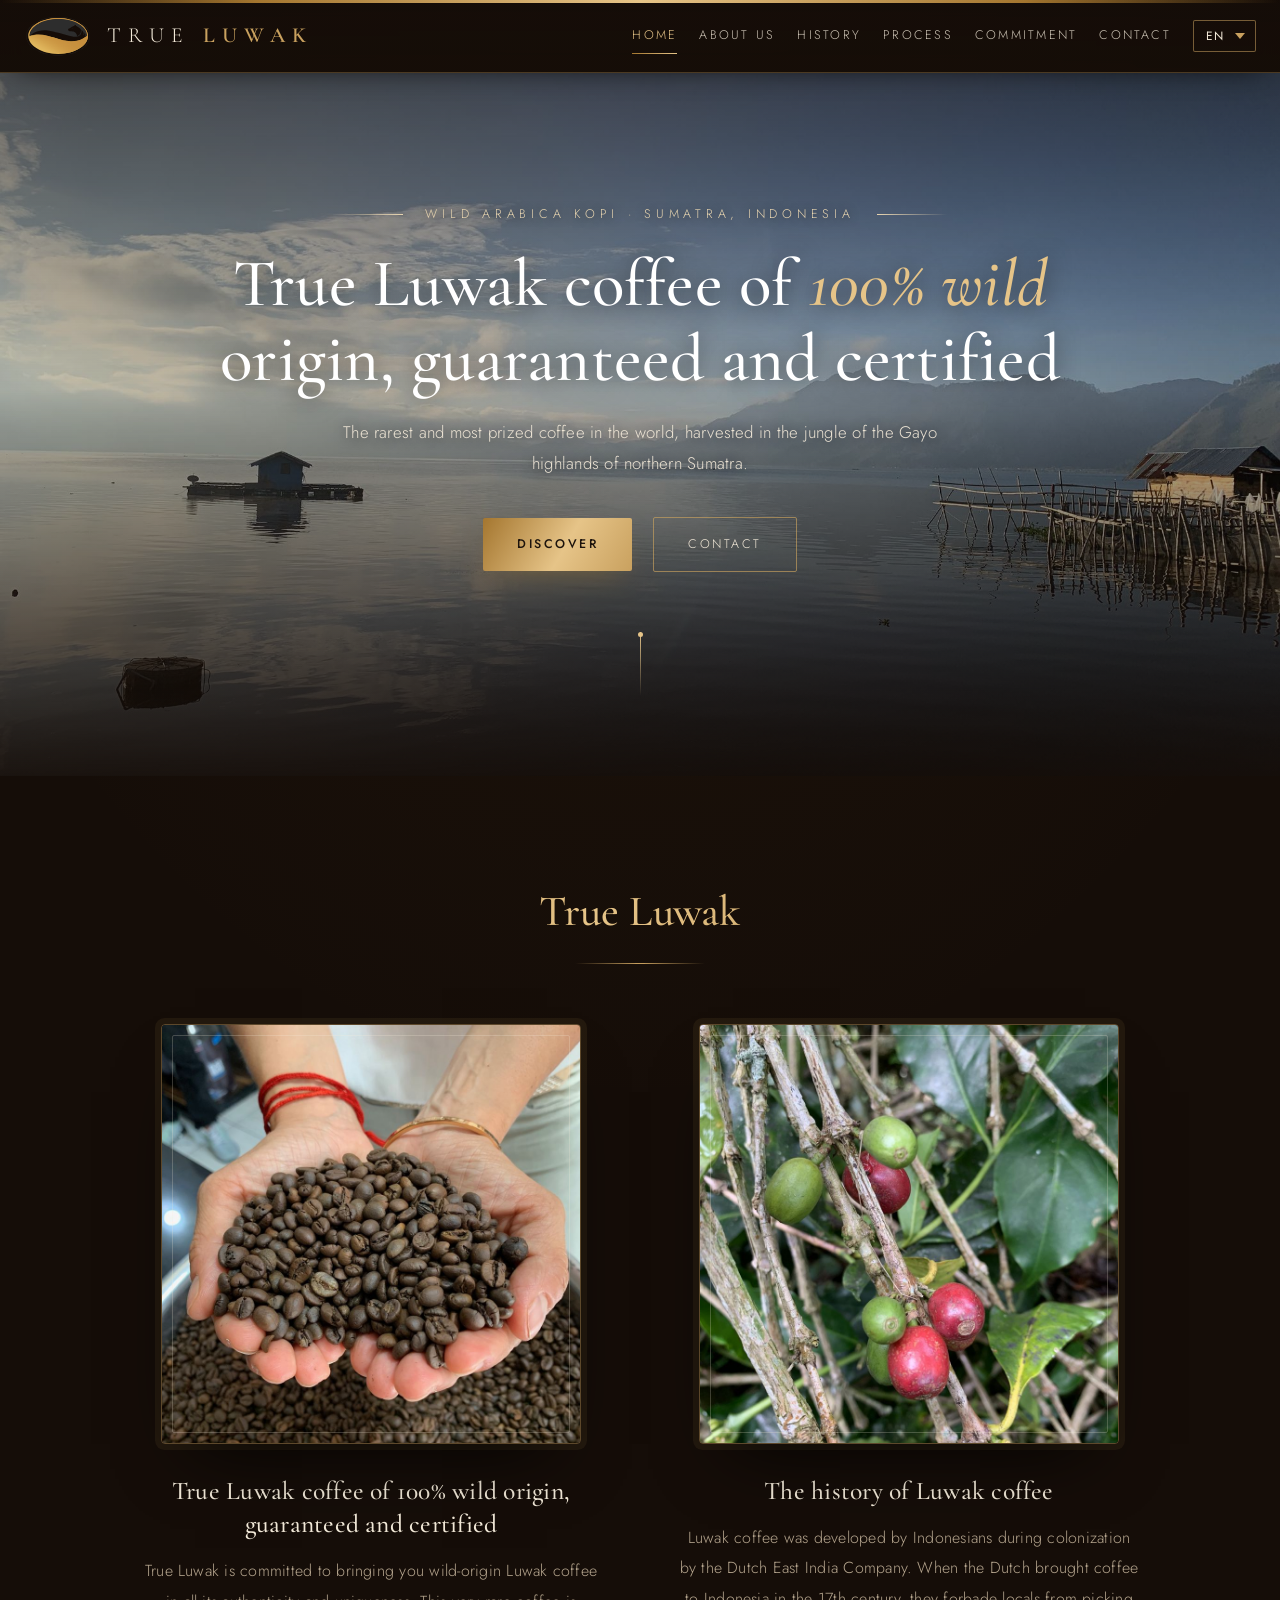
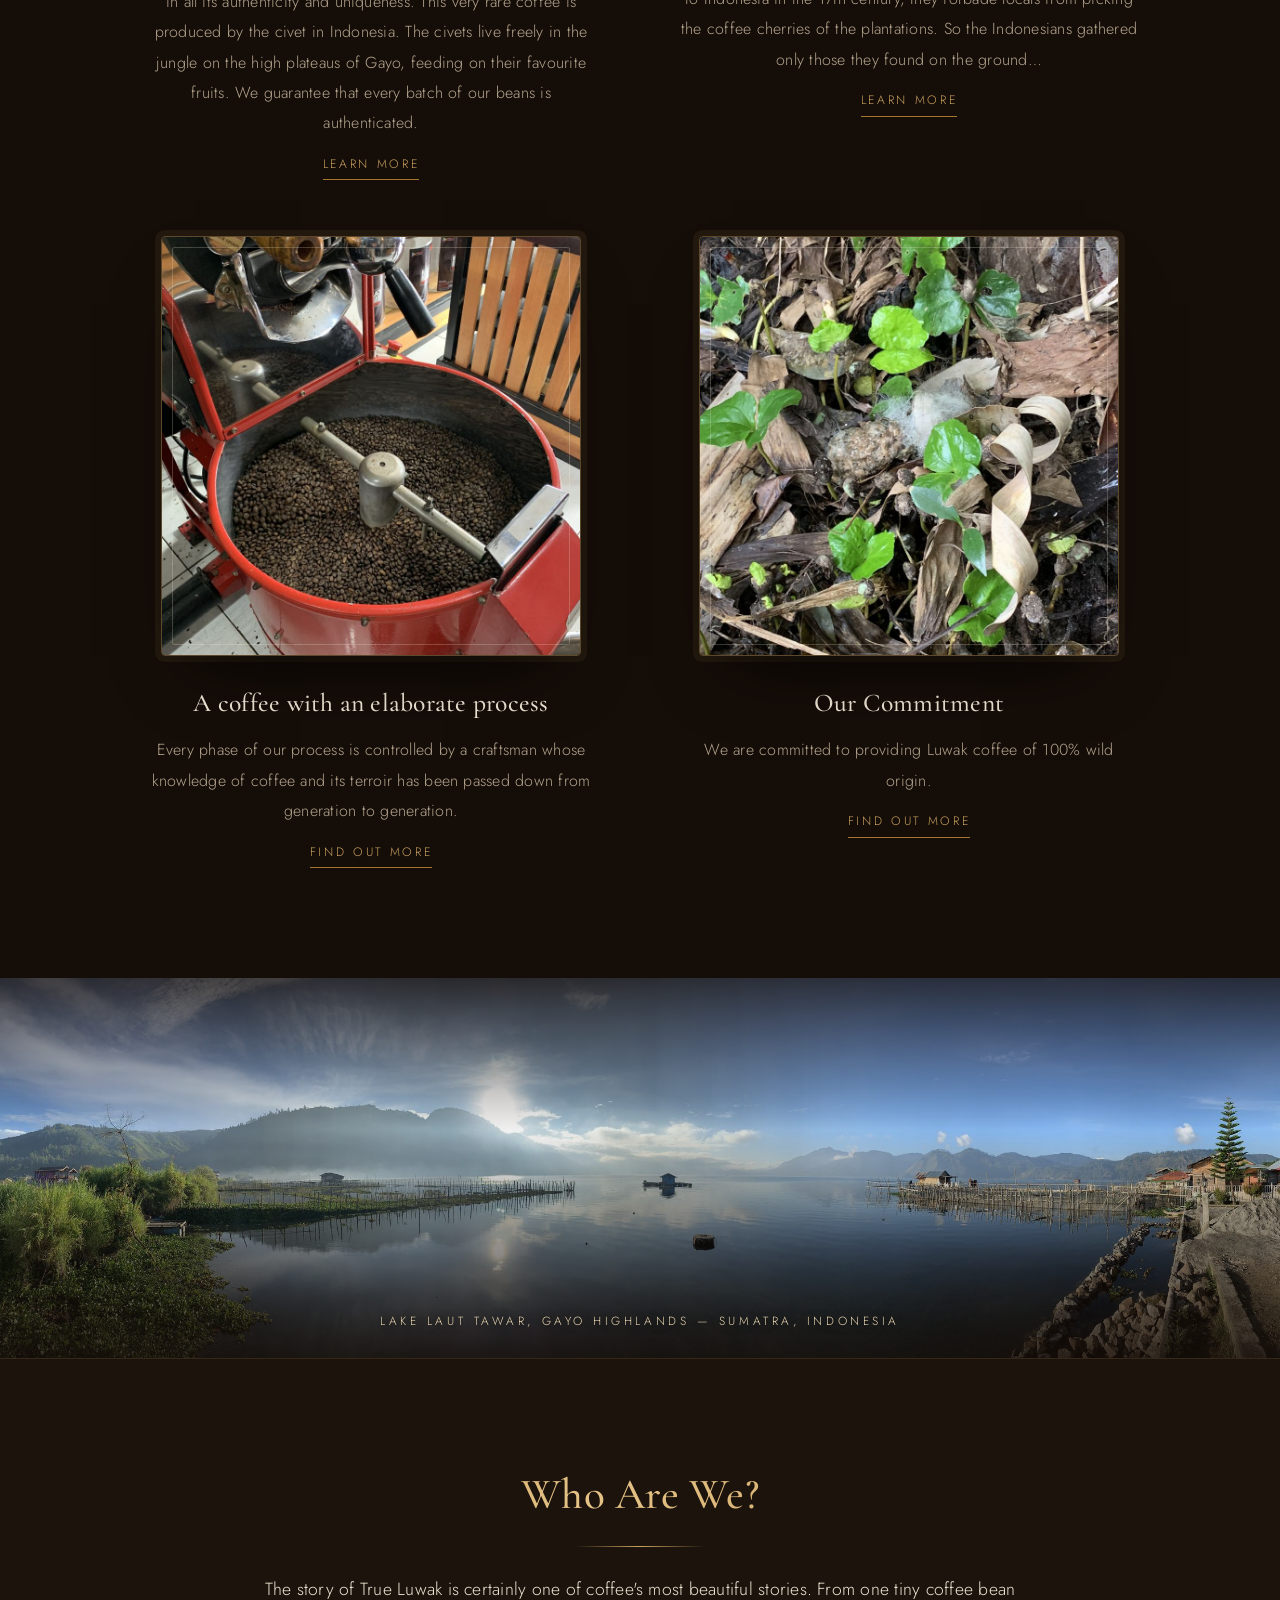
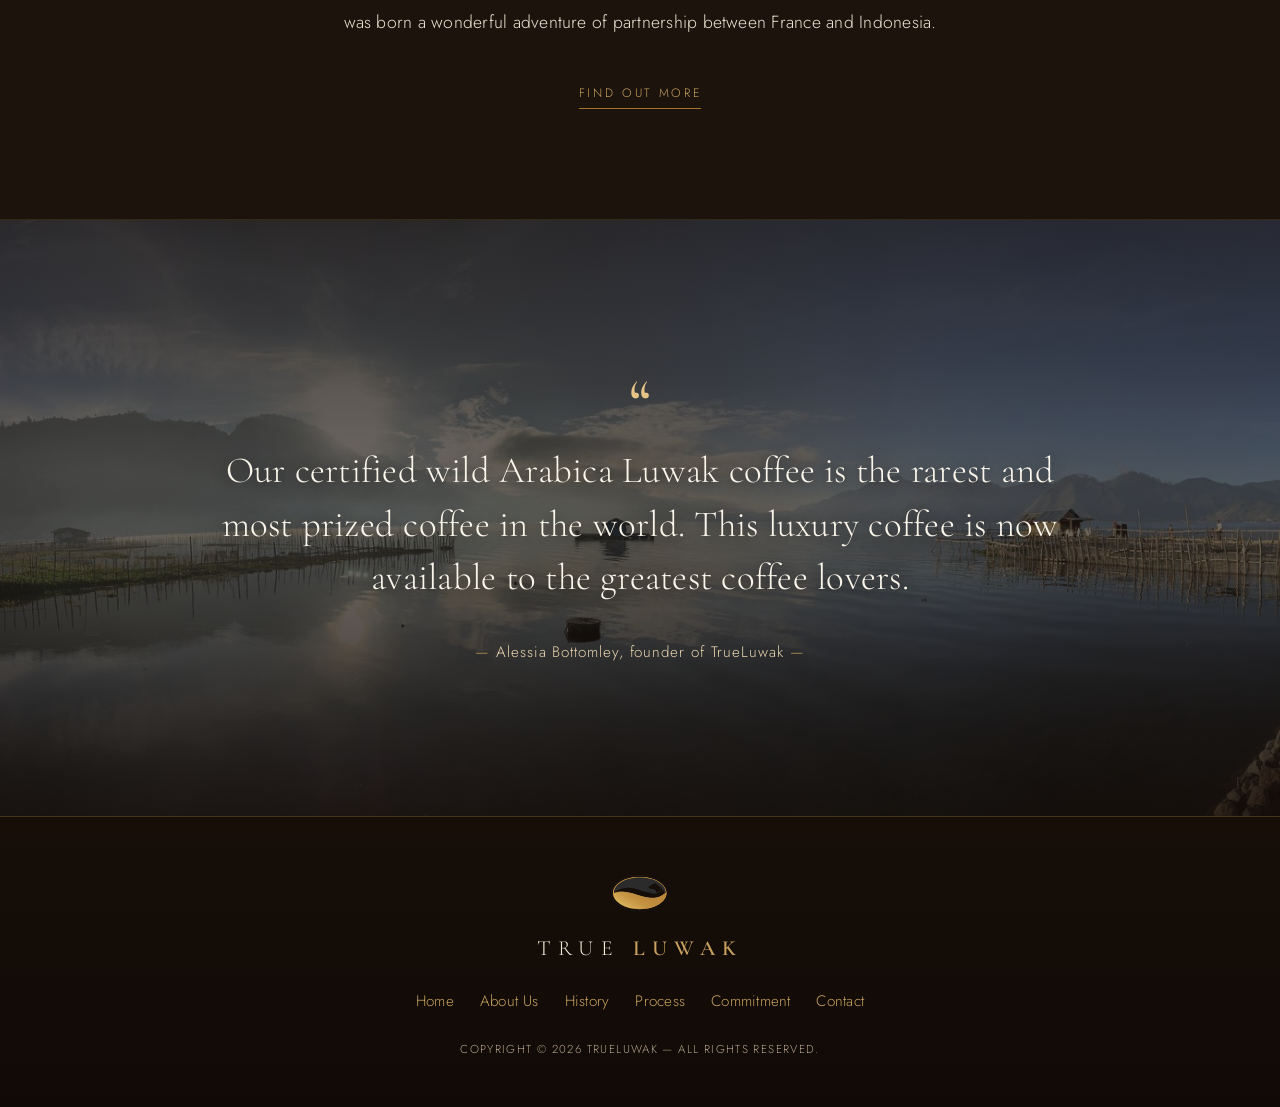
==== commit f3a59edf: "Vector logo mark and premium polish pass - Replace the rasterized nav logo with a crisp vector mark " ====
--- a/index.html
+++ b/index.html
@@ -19,7 +19,7 @@
 
 <nav>
   <a class="brand" href="./">
-    <img src="assets/logo-mark.png" alt="True Luwak" height="44">
+    <img src="assets/logo-mark.svg" alt="True Luwak" height="48">
     <span class="brand-name">True <b>Luwak</b></span>
   </a>
   <div class="nav-links">
@@ -51,6 +51,7 @@
     <a class="btn btn-gold" href="qui-sommes-nous/" data-i18n="btn_discover">Découvrir</a>
     &nbsp;&nbsp;
     <a class="btn btn-ghost" href="contact/" data-i18n="nav_contact">Contact</a>
+    <div class="scroll-cue" aria-hidden="true"></div>
   </div>
 </header>
 
@@ -120,6 +121,7 @@
 </figure>
 
 <footer>
+  <img class="foot-mark" src="assets/logo-mark.svg" alt="">
   <span class="brand-name">True <b>Luwak</b></span>
   <div class="foot-links">
     <a href="./" data-i18n="nav_home">Accueil</a>
--- a/style.css
+++ b/style.css
@@ -257,6 +257,73 @@
 footer .foot-links a:hover { color: var(--gold-bright); }
 footer .copy { letter-spacing: .12em; text-transform: uppercase; font-size: .72rem; }
 
+/* ---------- premium refinements ---------- */
+body { -webkit-font-smoothing: antialiased; -moz-osx-font-smoothing: grayscale; }
+::selection { background: var(--gold); color: #150d08; }
+::-webkit-scrollbar { width: 11px; }
+::-webkit-scrollbar-track { background: #170e08; }
+::-webkit-scrollbar-thumb {
+  background: linear-gradient(180deg, var(--gold-deep), #6f5327); border-radius: 6px;
+  border: 2px solid #170e08;
+}
+
+/* fine gold hairline across the very top of the page */
+body::before {
+  content: ""; position: fixed; top: 0; left: 0; right: 0; height: 3px; z-index: 200;
+  background: linear-gradient(90deg, transparent, var(--gold-deep) 20%, var(--gold-bright) 50%, var(--gold-deep) 80%, transparent);
+}
+
+.brand-name { letter-spacing: .34em; }
+
+/* hero: slow cinematic zoom + ornamented eyebrow + scroll cue */
+@keyframes heroZoom { from { transform: scale(1.09); } to { transform: scale(1); } }
+.hero .scene img { animation: heroZoom 16s ease-out forwards; }
+.hero-eyebrow { display: flex; align-items: center; justify-content: center; gap: 22px; }
+.hero-eyebrow::before, .hero-eyebrow::after {
+  content: ""; height: 1px; width: 70px;
+  background: linear-gradient(90deg, transparent, var(--gold-pale));
+}
+.hero-eyebrow::after { background: linear-gradient(90deg, var(--gold-pale), transparent); }
+.scroll-cue {
+  margin: 60px auto 0; width: 1px; height: 64px; position: relative;
+  background: linear-gradient(180deg, var(--gold-bright), transparent);
+}
+@keyframes cueDrop { 0% { top: 0; opacity: 1; } 80% { opacity: 1; } 100% { top: 46px; opacity: 0; } }
+.scroll-cue::after {
+  content: ""; position: absolute; left: -2px; top: 0; width: 5px; height: 5px;
+  border-radius: 50%; background: var(--gold-bright);
+  animation: cueDrop 2.2s ease-in infinite;
+}
+
+/* double-framed photos, gentle lift & zoom on hover */
+.photo-frame::after {
+  content: ""; position: absolute; inset: 10px; pointer-events: none;
+  border: 1px solid rgba(243,234,217,.22); border-radius: 2px;
+}
+.photo-frame img { transition: transform 1.2s cubic-bezier(.2,.6,.2,1); }
+.tile .photo-frame, .side-art.photo-frame, .about-pair .photo-frame { overflow: hidden; }
+.tile:hover .photo-frame img, .about-pair .photo-frame:hover img { transform: scale(1.05); }
+.tile h3 { transition: color .35s; }
+.tile:hover h3 { color: var(--gold-bright); }
+
+/* richer section rhythm */
+section { padding: 110px 0; }
+.tile p { line-height: 1.9; }
+
+/* contact cards: gold accent bar */
+.contact-card { position: relative; overflow: hidden; }
+.contact-card::before {
+  content: ""; position: absolute; top: 0; left: 25%; right: 25%; height: 2px;
+  background: linear-gradient(90deg, transparent, var(--gold-bright), transparent);
+}
+
+/* footer mark */
+.foot-mark { height: 40px; width: auto; display: block; margin: 0 auto 16px; opacity: .95; }
+
+/* quote attribution ornament */
+.quote-band figcaption::before { content: "— "; color: var(--gold); }
+.quote-band figcaption::after { content: " —"; color: var(--gold); }
+
 /* ---------- responsive ---------- */
 @media (max-width: 900px) {
   .cards-2, .contact-cards, .split, .about-pair { grid-template-columns: 1fr; }
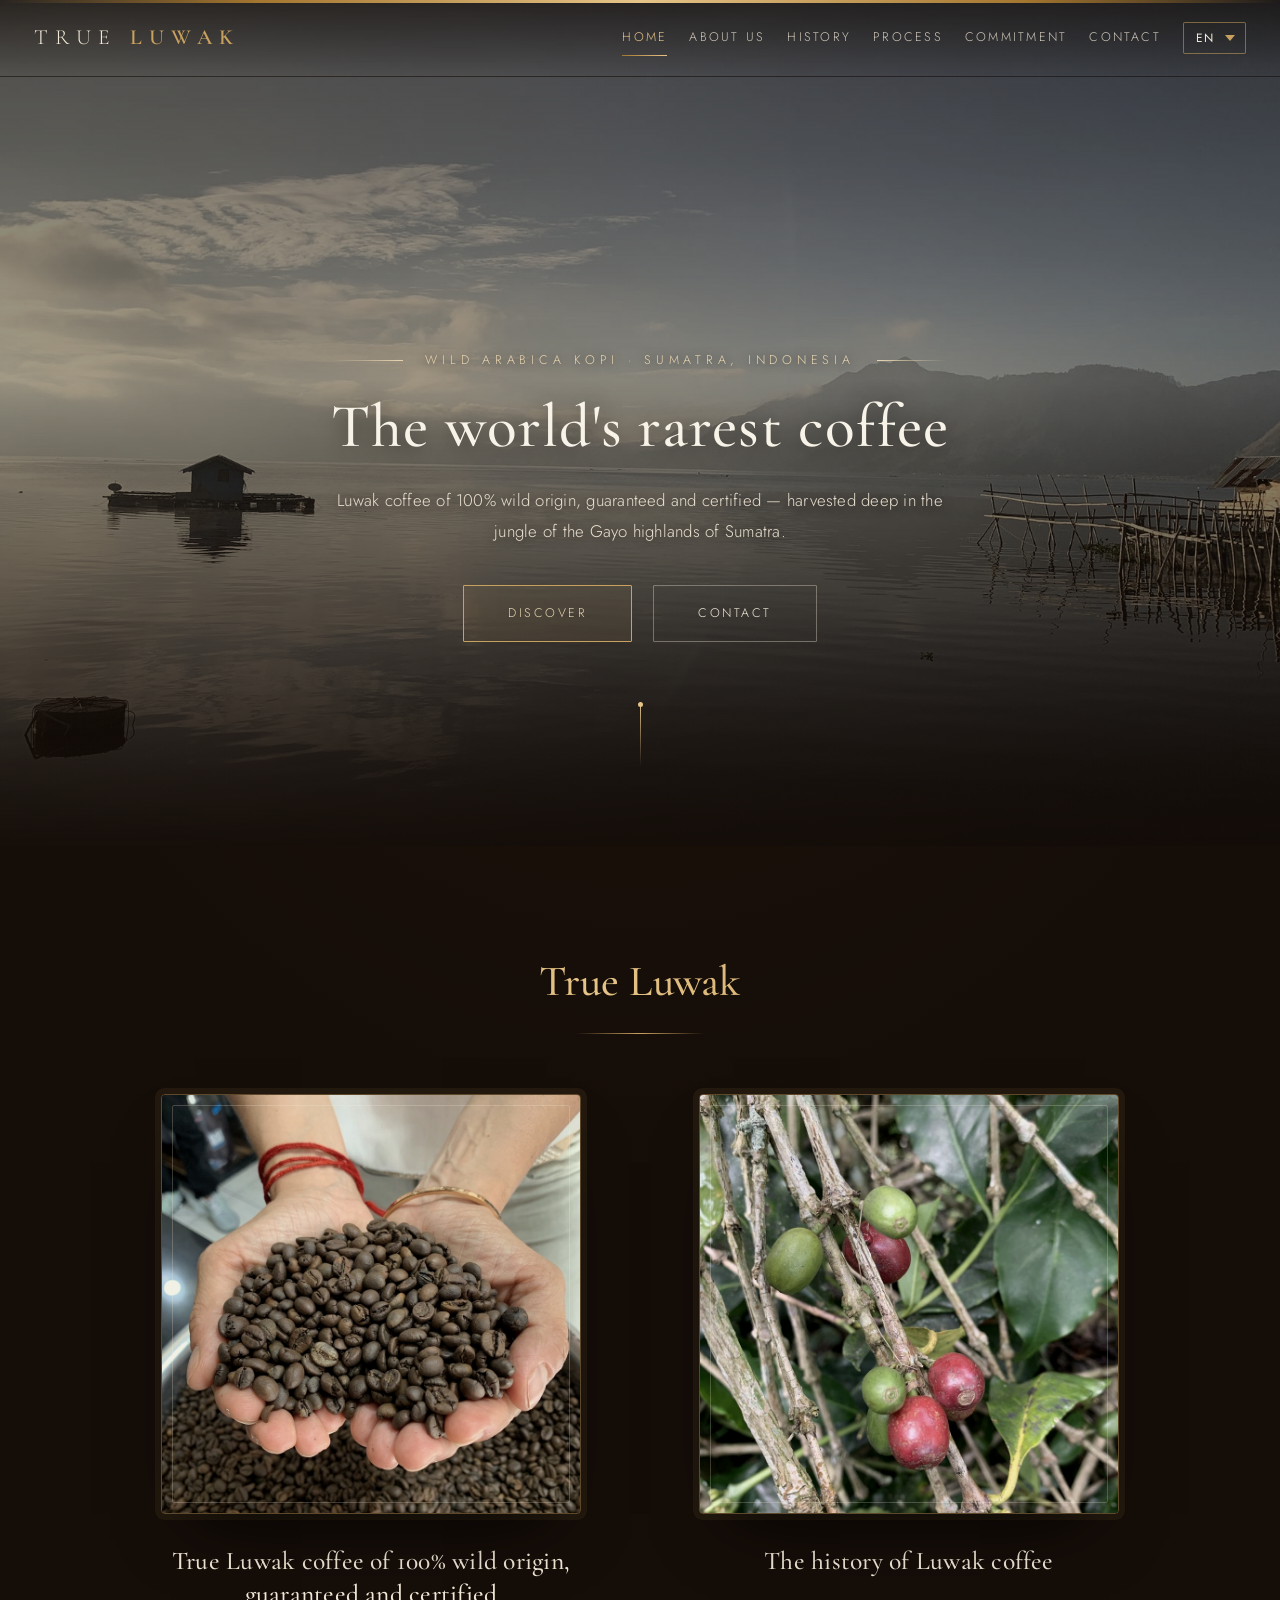
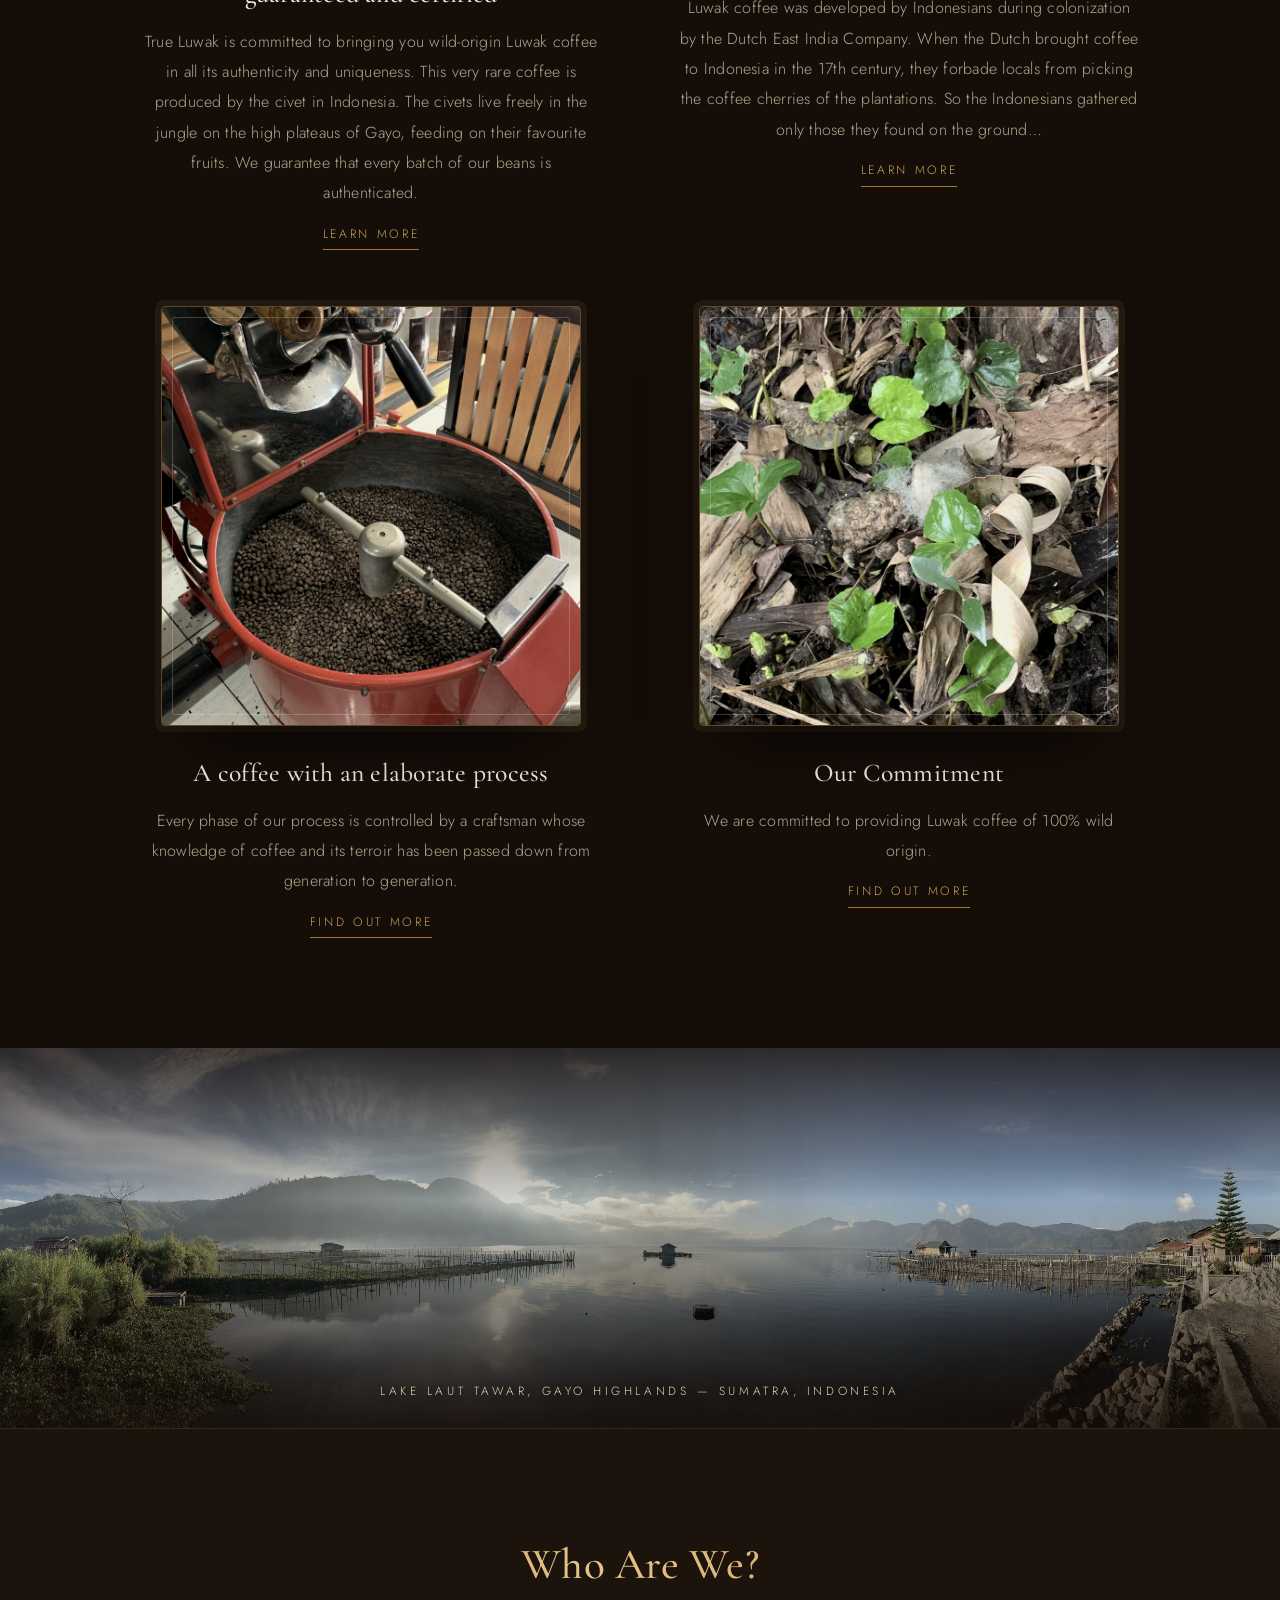
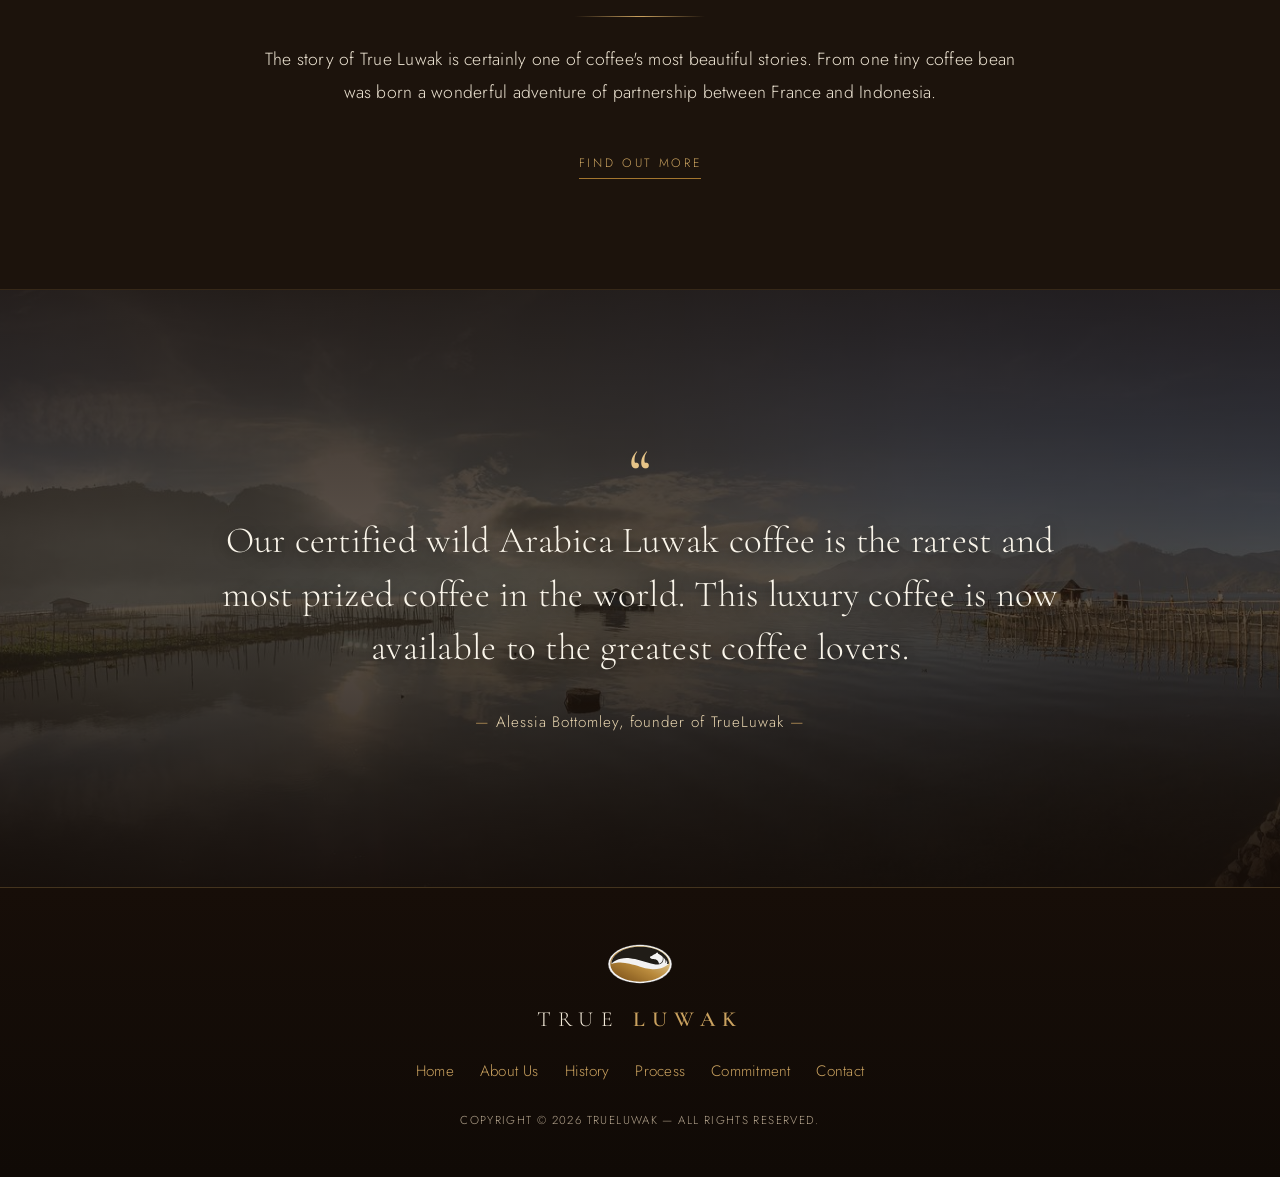
==== commit f55b61dc: "Cinematic premium redesign pass; strip outdated contact details - Warm sepia color grade on all phot" ====
--- a/index.html
+++ b/index.html
@@ -19,7 +19,6 @@
 
 <nav>
   <a class="brand" href="./">
-    <img src="assets/logo-mark.svg" alt="True Luwak" height="48">
     <span class="brand-name">True <b>Luwak</b></span>
   </a>
   <div class="nav-links">
@@ -46,8 +45,8 @@
   <div class="veil"></div>
   <div class="hero-inner">
     <p class="hero-eyebrow" data-i18n="home_eyebrow">Wild Arabica Kopi · Sumatra, Indonésie</p>
-    <h1 data-i18n="home_title" data-i18n-html>Café True Luwak d'origine <em>100% sauvage</em>, garanti et certifié</h1>
-    <p class="sub" data-i18n="home_sub">Le plus rare et le plus prisé des cafés au monde, récolté dans la jungle des hauts plateaux de Gayo, au nord de Sumatra.</p>
+    <h1 data-i18n="home_title">Le café le plus rare au monde</h1>
+    <p class="sub" data-i18n="home_sub">Café Luwak d'origine 100% sauvage, garanti et certifié — récolté au cœur de la jungle des hauts plateaux de Gayo, à Sumatra.</p>
     <a class="btn btn-gold" href="qui-sommes-nous/" data-i18n="btn_discover">Découvrir</a>
     &nbsp;&nbsp;
     <a class="btn btn-ghost" href="contact/" data-i18n="nav_contact">Contact</a>
--- a/style.css
+++ b/style.css
@@ -51,15 +51,21 @@
 
 /* ---------- nav ---------- */
 nav {
-  position: sticky; top: 0; z-index: 100;
-  background: linear-gradient(180deg, rgba(21,13,8,.98), rgba(21,13,8,.92));
+  position: fixed; top: 0; left: 0; right: 0; z-index: 100;
+  background: linear-gradient(180deg, rgba(15,9,5,.55), rgba(15,9,5,0));
+  border-bottom: 1px solid transparent;
+  padding: 18px 34px;
+  display: flex; align-items: center; justify-content: space-between; gap: 18px;
+  flex-wrap: wrap;
+  transition: background .4s, border-color .4s, padding .4s;
+}
+nav.scrolled {
+  background: linear-gradient(180deg, rgba(18,11,6,.98), rgba(18,11,6,.94));
   backdrop-filter: blur(10px);
   -webkit-backdrop-filter: blur(10px);
-  border-bottom: 1px solid rgba(201,161,95,.3);
+  border-bottom: 1px solid rgba(201,161,95,.28);
   box-shadow: 0 10px 30px -18px rgba(0,0,0,.9);
-  padding: 14px 24px;
-  display: flex; align-items: center; justify-content: space-between; gap: 18px;
-  flex-wrap: wrap;
+  padding: 12px 34px;
 }
 .brand { display: flex; align-items: center; gap: 14px; text-decoration: none; }
 .brand svg, .brand img { height: 44px; width: auto; display: block; }
@@ -85,13 +91,16 @@
 /* ---------- hero (home) ---------- */
 .hero {
   position: relative; overflow: hidden;
-  min-height: 78vh; display: flex; align-items: flex-end;
+  min-height: 94vh; display: flex; align-items: flex-end;
 }
 .hero .scene { position: absolute; inset: 0; }
-.hero .scene img { width: 100%; height: 100%; object-fit: cover; display: block; }
+.hero .scene img { width: 100%; height: 100%; object-fit: cover; display: block;
+  filter: sepia(.3) saturate(.85) brightness(.82) contrast(1.06); }
 .hero .veil {
   position: absolute; inset: 0;
-  background: linear-gradient(180deg, rgba(21,13,8,.62) 0%, rgba(21,13,8,.22) 45%, rgba(21,13,8,.94) 100%);
+  background:
+    radial-gradient(ellipse 130% 90% at 50% 40%, transparent 55%, rgba(15,9,5,.55) 100%),
+    linear-gradient(180deg, rgba(21,13,8,.55) 0%, rgba(30,19,10,.28) 45%, rgba(21,13,8,.96) 100%);
 }
 .hero-inner {
   position: relative; z-index: 2; width: 100%;
@@ -102,8 +111,9 @@
   color: var(--gold-pale); margin-bottom: 20px; text-shadow: 0 1px 10px rgba(0,0,0,.7);
 }
 .hero h1 {
-  font-size: clamp(2.4rem, 5.6vw, 4.2rem); line-height: 1.12; color: #fff;
-  max-width: 880px; margin: 0 auto 20px; text-shadow: 0 2px 22px rgba(0,0,0,.65);
+  font-size: clamp(2.4rem, 4.8vw, 3.9rem); line-height: 1.15; color: #f8f3e8;
+  max-width: 720px; margin: 0 auto 22px; text-shadow: 0 2px 22px rgba(0,0,0,.65);
+  font-weight: 500; letter-spacing: .02em;
 }
 .hero h1 em { font-style: italic; color: var(--gold-bright); }
 .hero p.sub {
@@ -113,7 +123,7 @@
 
 /* ---------- page hero (interior) ---------- */
 .page-hero {
-  text-align: center; padding: 90px 24px 30px;
+  text-align: center; padding: 170px 24px 30px;
   background: radial-gradient(ellipse 75% 90% at 50% -30%, rgba(164,118,47,.18), transparent 60%);
 }
 .page-hero h1 { font-size: clamp(2rem, 4.6vw, 3.2rem); letter-spacing: .08em; margin-bottom: 12px; }
@@ -144,17 +154,19 @@
 
 .btn {
   display: inline-block; text-decoration: none; text-transform: uppercase;
-  letter-spacing: .2em; font-size: .78rem; padding: 15px 34px; border-radius: 2px;
+  letter-spacing: .2em; font-size: .78rem; padding: 16px 44px; border-radius: 1px;
   transition: all .3s;
 }
 .btn-gold {
-  background: linear-gradient(120deg, var(--gold-deep), var(--gold-bright) 55%, var(--gold));
-  color: #1c130c; font-weight: 500;
-  box-shadow: 0 12px 30px -12px rgba(164,118,47,.55);
-}
-.btn-gold:hover { filter: brightness(1.12); box-shadow: 0 16px 38px -12px rgba(201,161,95,.6); }
-.btn-ghost { border: 1px solid rgba(201,161,95,.65); color: var(--cream); }
-.btn-ghost:hover { border-color: var(--gold-bright); background: rgba(201,161,95,.12); }
+  border: 1px solid var(--gold); color: var(--gold-pale);
+  background: rgba(201,161,95,.08);
+}
+.btn-gold:hover {
+  background: linear-gradient(120deg, var(--gold-deep), var(--gold-bright) 60%, var(--gold));
+  color: #1c130c; border-color: transparent;
+}
+.btn-ghost { border: 1px solid rgba(243,234,217,.35); color: var(--cream); }
+.btn-ghost:hover { border-color: rgba(243,234,217,.8); background: rgba(243,234,217,.08); }
 .more-link {
   display: inline-block; margin-top: 14px; color: var(--gold); text-decoration: none;
   text-transform: uppercase; letter-spacing: .22em; font-size: .76rem;
@@ -168,7 +180,8 @@
   border: 1px solid rgba(201,161,95,.4);
   box-shadow: 0 34px 70px -34px rgba(0,0,0,.9), 0 0 0 6px rgba(201,161,95,.08);
 }
-.photo-frame img { width: 100%; height: 100%; object-fit: cover; display: block; }
+.photo-frame img { width: 100%; height: 100%; object-fit: cover; display: block;
+  filter: sepia(.2) saturate(.9) brightness(.93) contrast(1.04); }
 
 /* ---------- home cards ---------- */
 .cards-2 { display: grid; grid-template-columns: 1fr 1fr; gap: 56px 64px; margin-top: 60px; }
@@ -179,7 +192,8 @@
 
 /* ---------- full-width photo band ---------- */
 .photo-band { position: relative; overflow: hidden; padding: 0; }
-.photo-band img { width: 100%; height: 380px; object-fit: cover; display: block; }
+.photo-band img { width: 100%; height: 380px; object-fit: cover; display: block;
+  filter: sepia(.25) saturate(.85) brightness(.85) contrast(1.05); }
 .photo-band .band-veil {
   position: absolute; inset: 0;
   background: linear-gradient(180deg, rgba(21,13,8,.75) 0%, rgba(21,13,8,.06) 40%, rgba(21,13,8,.85) 100%);
@@ -198,7 +212,7 @@
 }
 .quote-band::before {
   content: ""; position: absolute; inset: 0;
-  background: linear-gradient(180deg, rgba(21,13,8,.8), rgba(28,19,12,.62) 50%, rgba(21,13,8,.88));
+  background: linear-gradient(180deg, rgba(24,14,7,.88), rgba(35,22,11,.72) 50%, rgba(21,13,8,.94));
 }
 .quote-band > * { position: relative; z-index: 2; }
 .quote-band .qmark { font-family: 'Cormorant Garamond', serif; font-size: 4rem; color: var(--gold-bright); line-height: 1; }
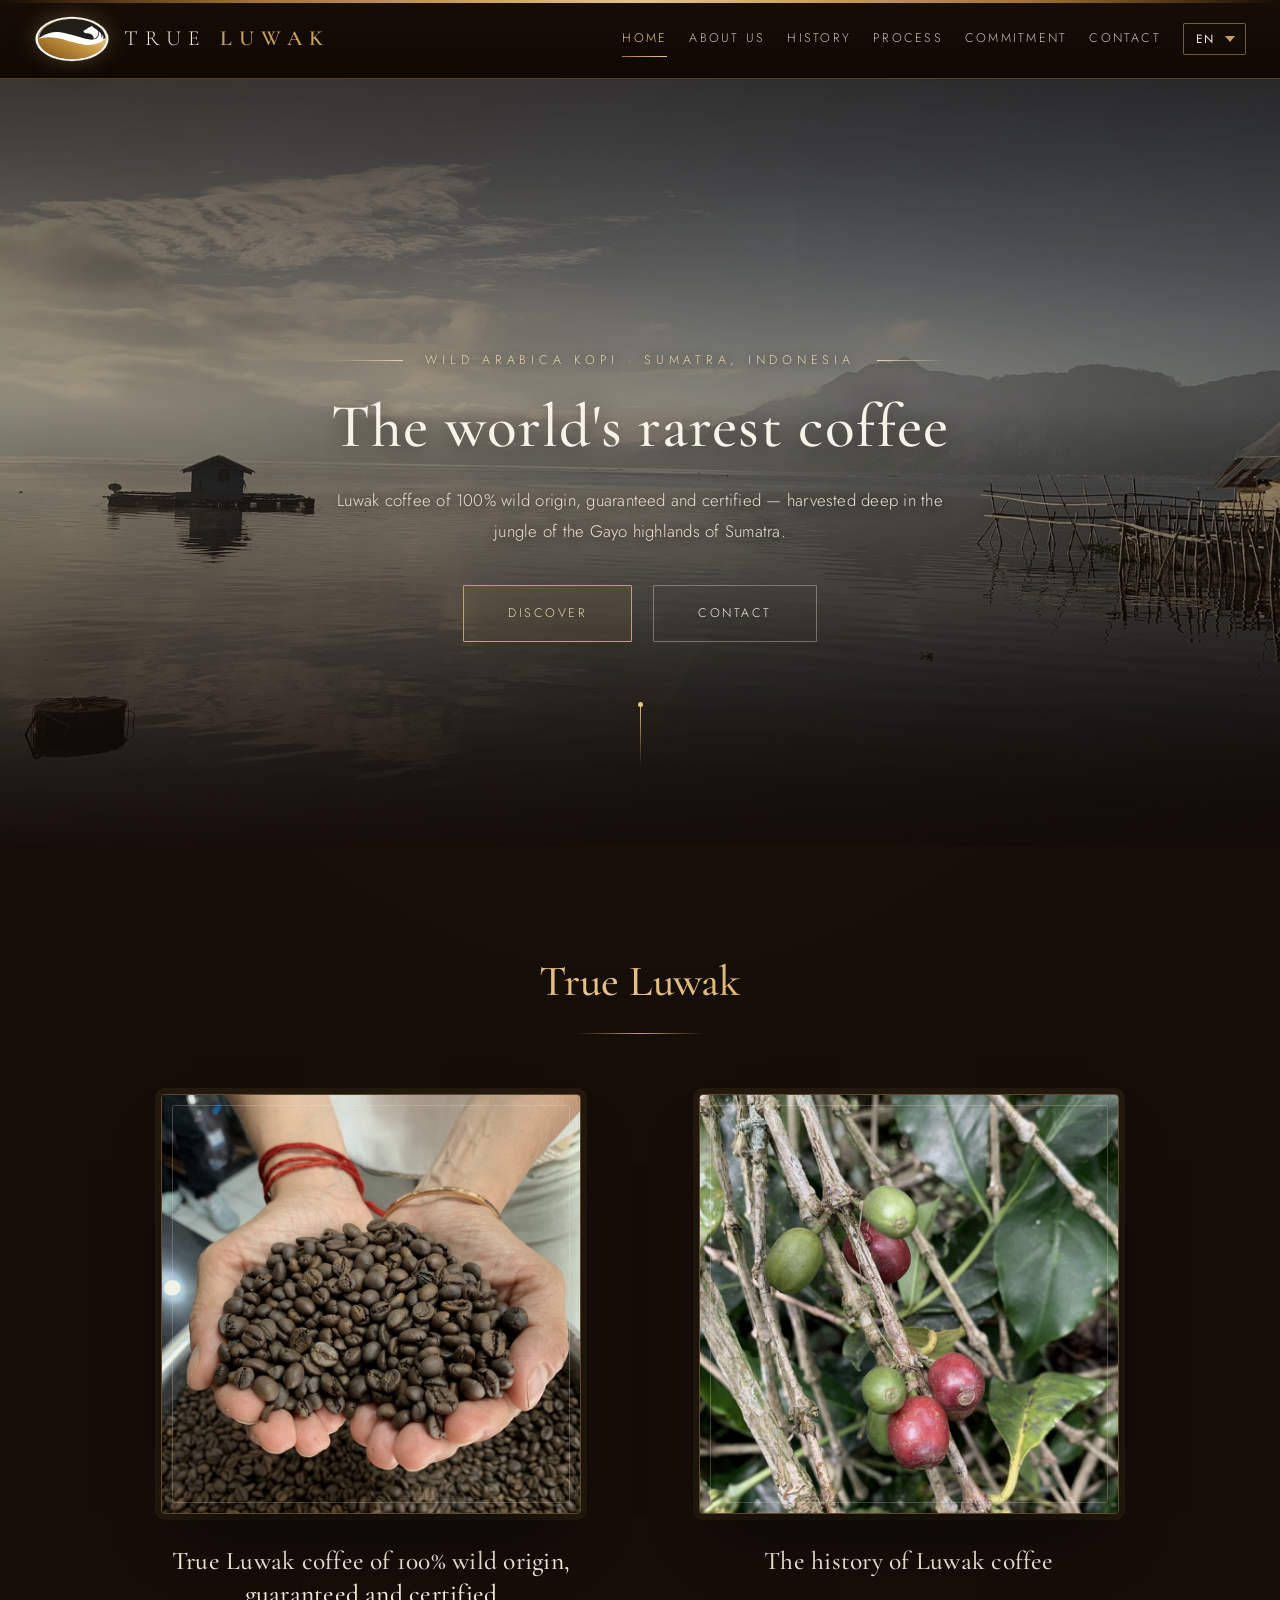
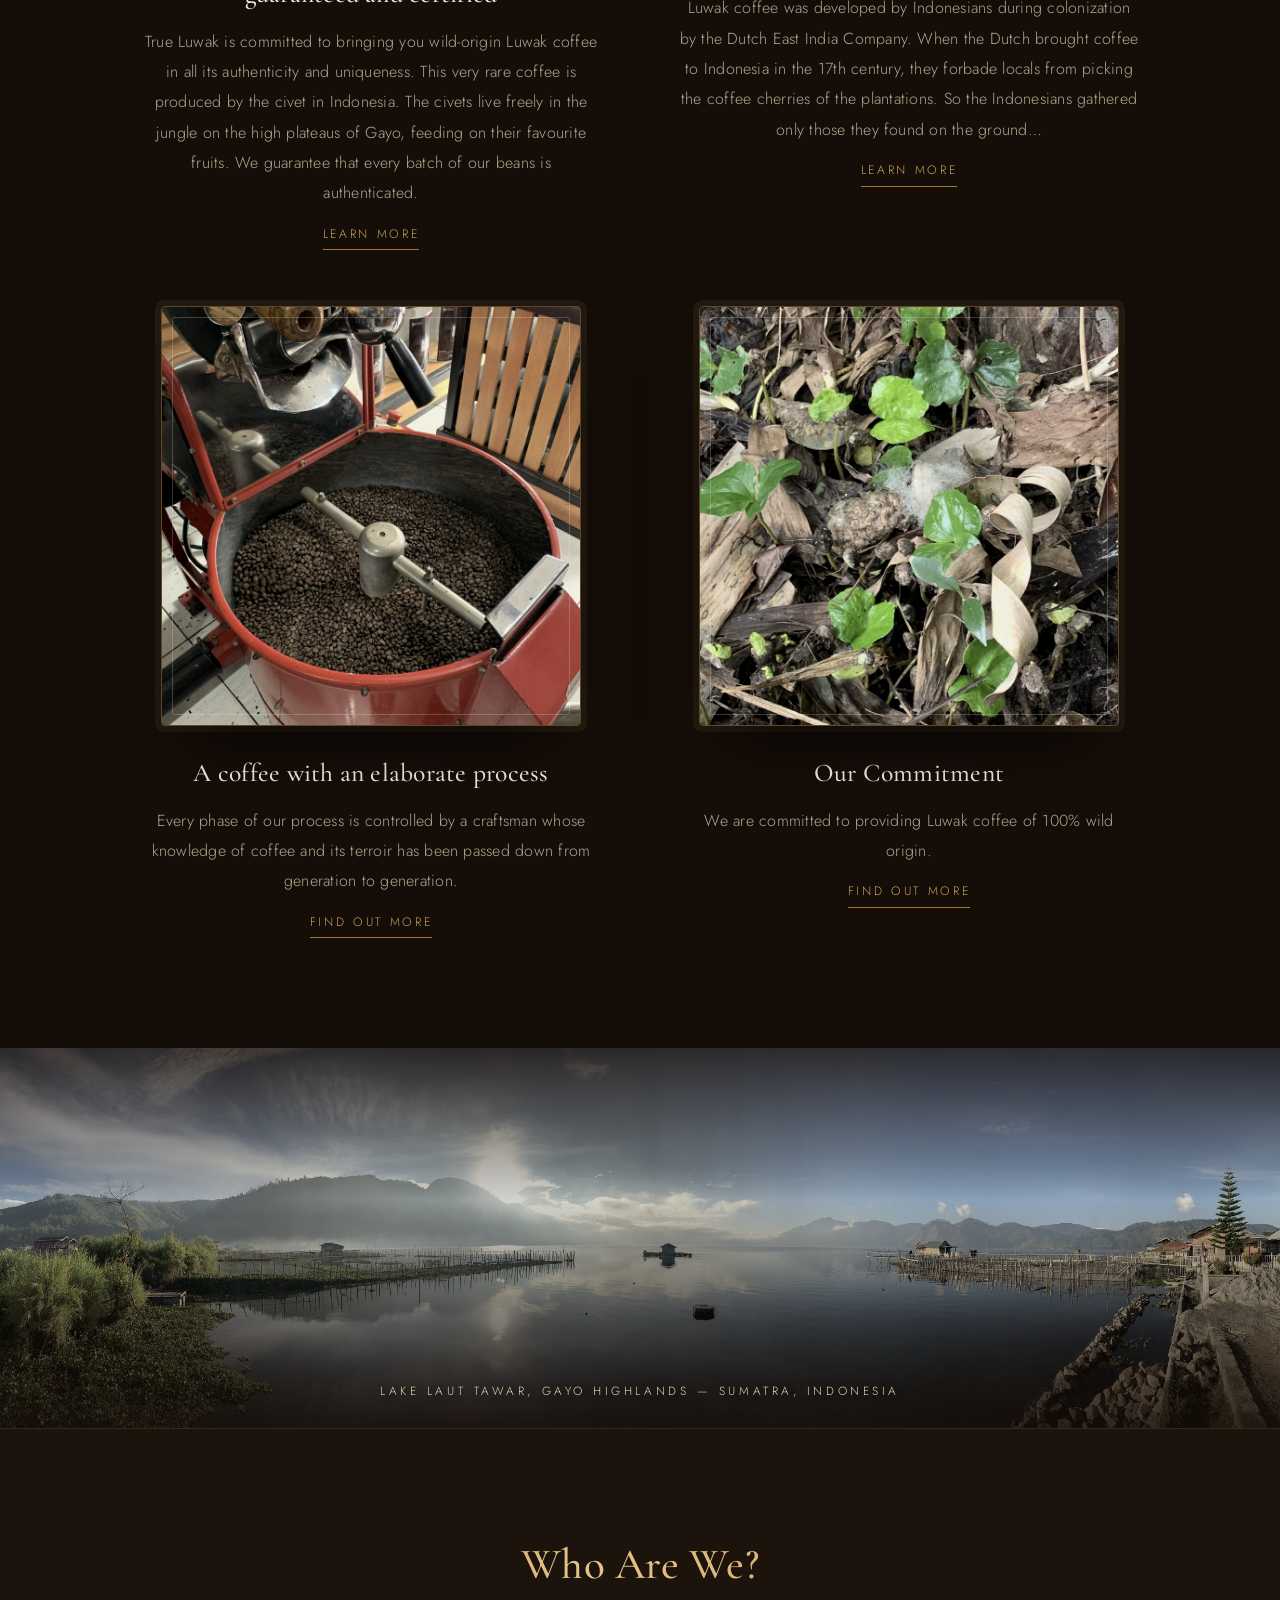
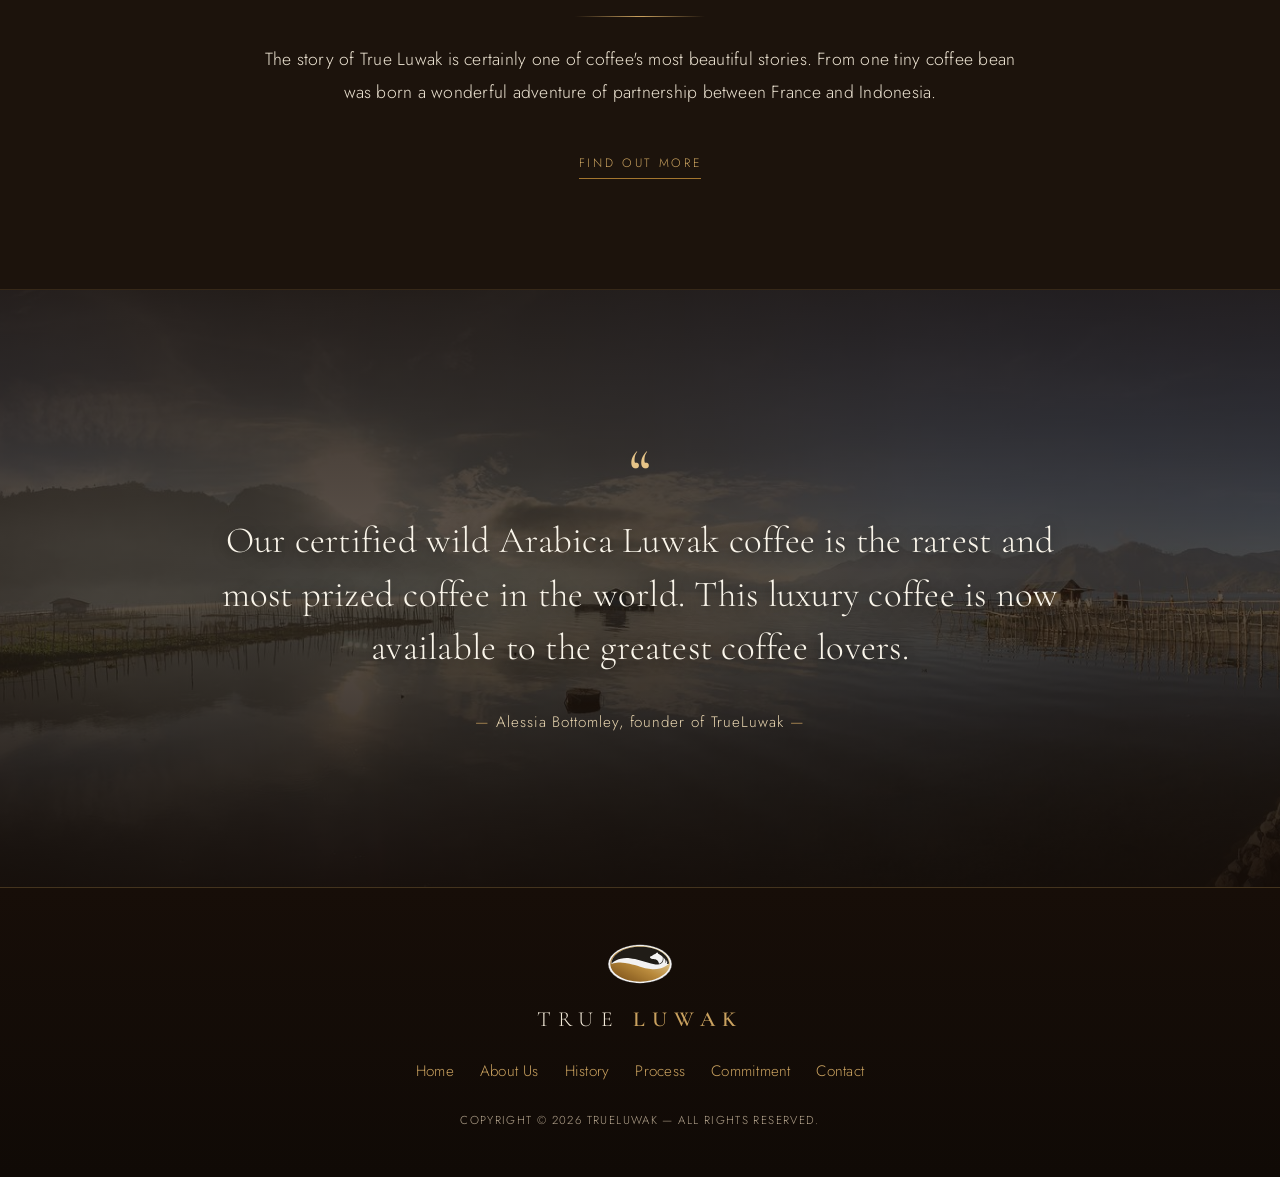
==== commit 079bb2dd: "Near-black espresso nav with jeweled logo mark - Nav bar is now a solid deep espresso gradient (near" ====
--- a/index.html
+++ b/index.html
@@ -19,6 +19,7 @@
 
 <nav>
   <a class="brand" href="./">
+    <img src="assets/logo-mark.svg" alt="True Luwak" height="46">
     <span class="brand-name">True <b>Luwak</b></span>
   </a>
   <div class="nav-links">
--- a/style.css
+++ b/style.css
@@ -52,23 +52,24 @@
 /* ---------- nav ---------- */
 nav {
   position: fixed; top: 0; left: 0; right: 0; z-index: 100;
-  background: linear-gradient(180deg, rgba(15,9,5,.55), rgba(15,9,5,0));
-  border-bottom: 1px solid transparent;
-  padding: 18px 34px;
+  background: linear-gradient(180deg, #170d06 0%, #0f0803 100%);
+  border-bottom: 1px solid rgba(201,161,95,.35);
+  padding: 16px 34px;
   display: flex; align-items: center; justify-content: space-between; gap: 18px;
   flex-wrap: wrap;
-  transition: background .4s, border-color .4s, padding .4s;
+  transition: padding .4s, box-shadow .4s;
 }
 nav.scrolled {
-  background: linear-gradient(180deg, rgba(18,11,6,.98), rgba(18,11,6,.94));
-  backdrop-filter: blur(10px);
-  -webkit-backdrop-filter: blur(10px);
-  border-bottom: 1px solid rgba(201,161,95,.28);
-  box-shadow: 0 10px 30px -18px rgba(0,0,0,.9);
-  padding: 12px 34px;
+  box-shadow: 0 14px 34px -16px rgba(0,0,0,.95);
+  padding: 11px 34px;
 }
 .brand { display: flex; align-items: center; gap: 14px; text-decoration: none; }
-.brand svg, .brand img { height: 44px; width: auto; display: block; }
+.brand svg, .brand img {
+  height: 46px; width: auto; display: block;
+  filter: drop-shadow(0 0 10px rgba(201,161,95,.35)) drop-shadow(0 2px 6px rgba(0,0,0,.6));
+  transition: height .4s;
+}
+nav.scrolled .brand img { height: 40px; }
 .brand-name {
   font-family: 'Cormorant Garamond', serif; font-size: 1.35rem; letter-spacing: .3em;
   color: var(--cream); text-transform: uppercase; white-space: nowrap;
@@ -100,7 +101,7 @@
   position: absolute; inset: 0;
   background:
     radial-gradient(ellipse 130% 90% at 50% 40%, transparent 55%, rgba(15,9,5,.55) 100%),
-    linear-gradient(180deg, rgba(21,13,8,.55) 0%, rgba(30,19,10,.28) 45%, rgba(21,13,8,.96) 100%);
+    linear-gradient(180deg, rgba(15,8,3,.78) 0%, rgba(30,19,10,.28) 48%, rgba(21,13,8,.96) 100%);
 }
 .hero-inner {
   position: relative; z-index: 2; width: 100%;
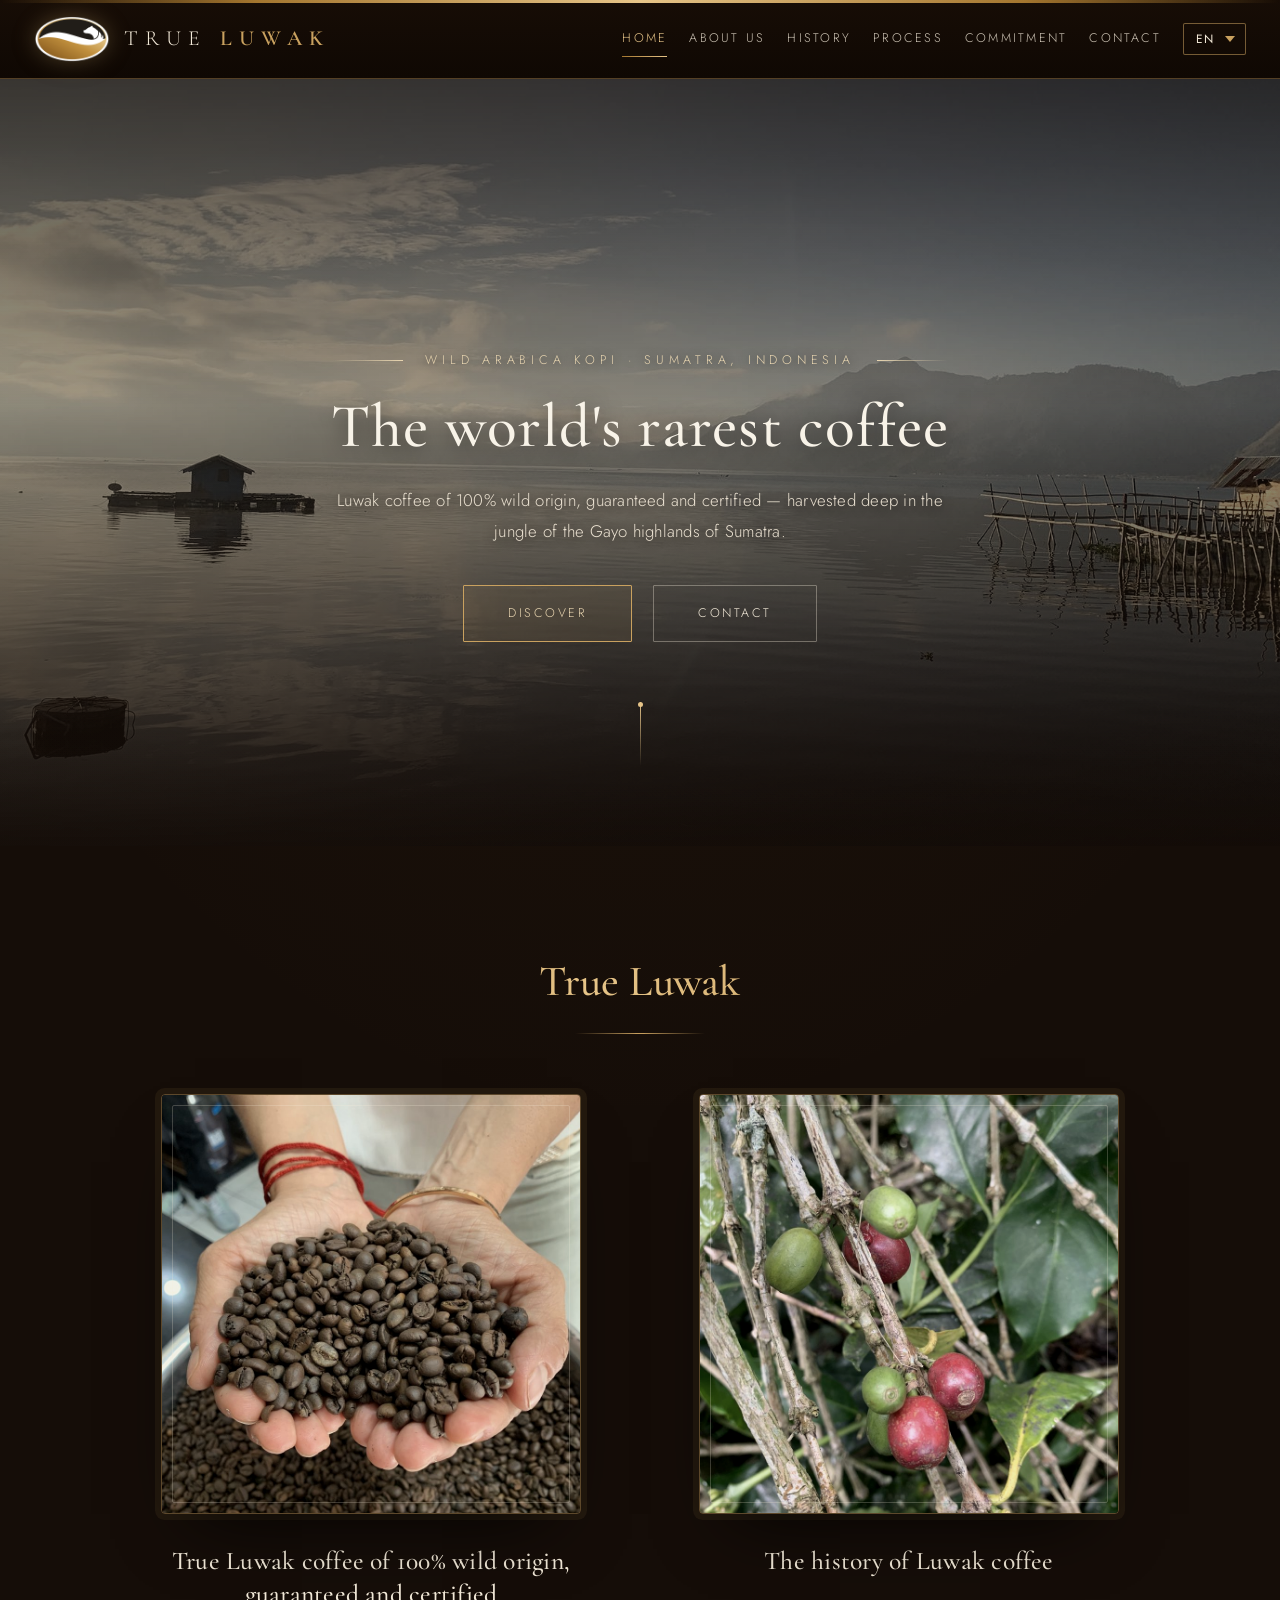
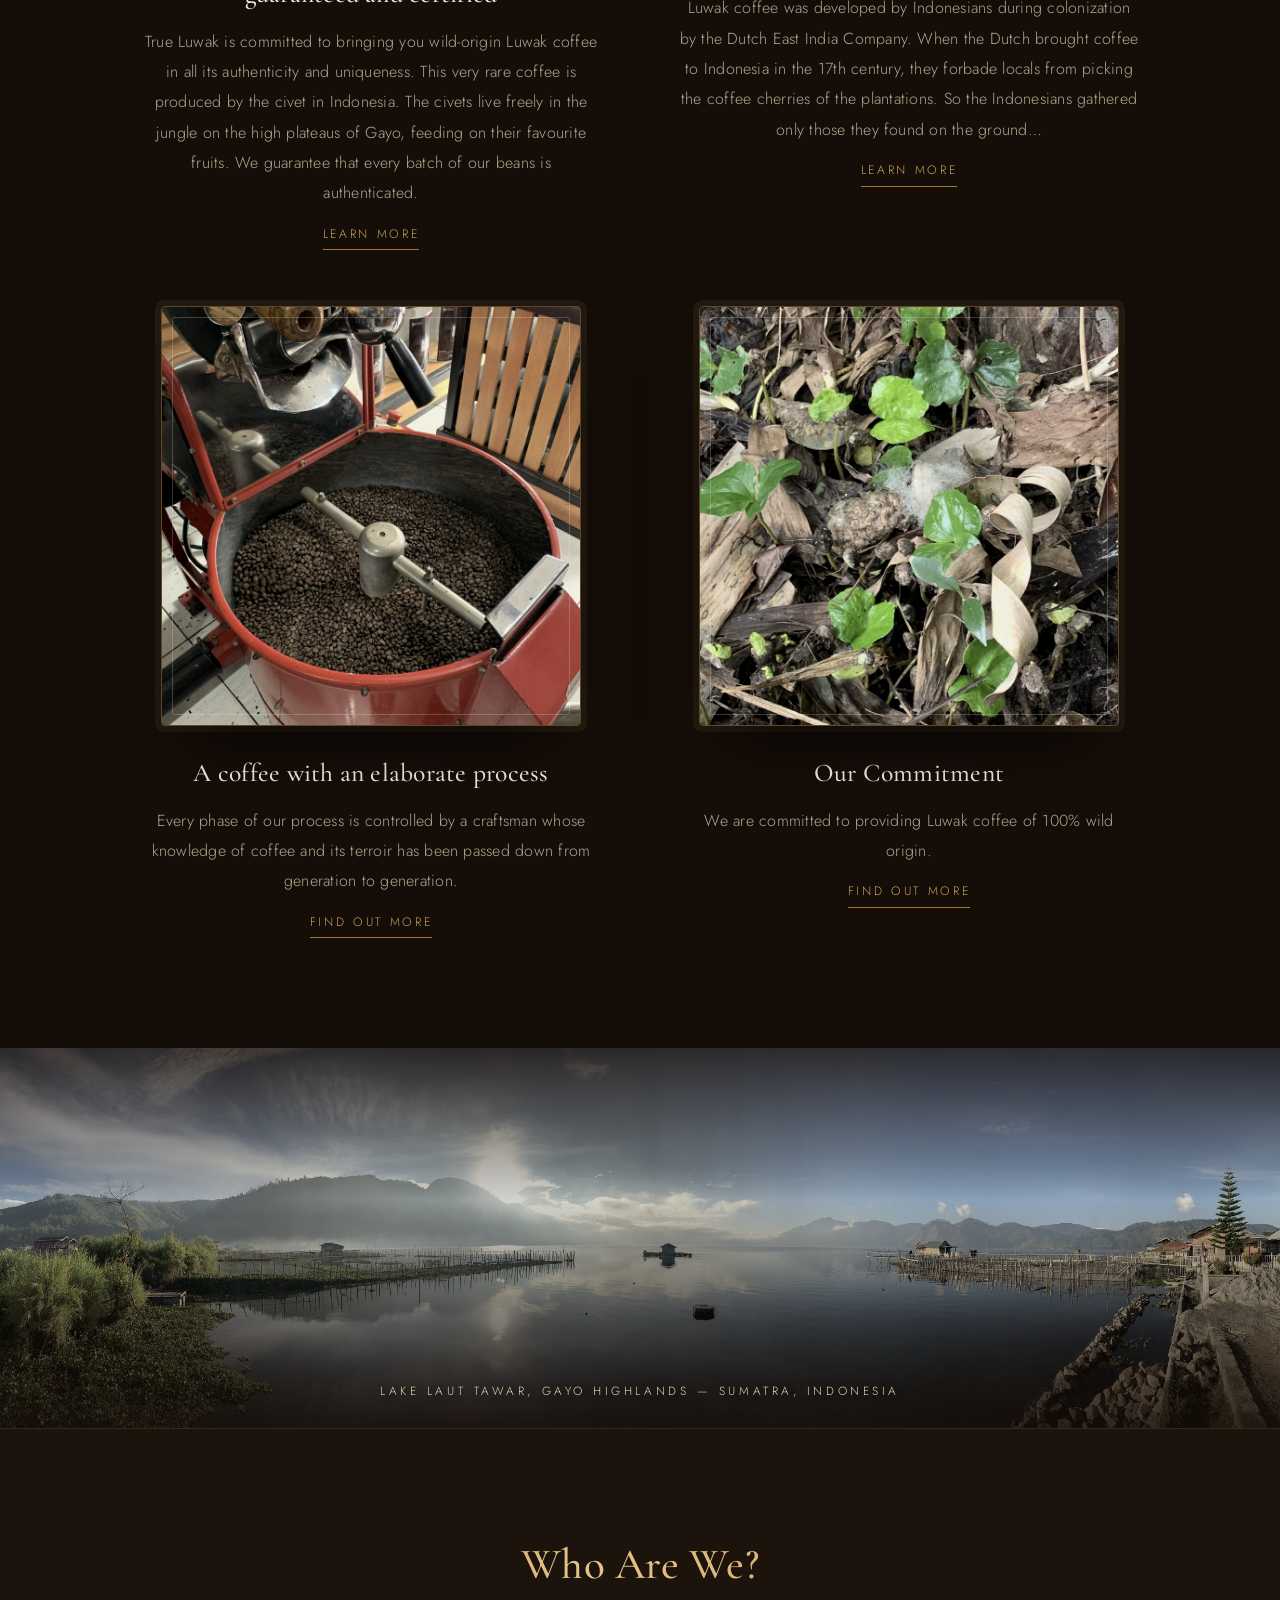
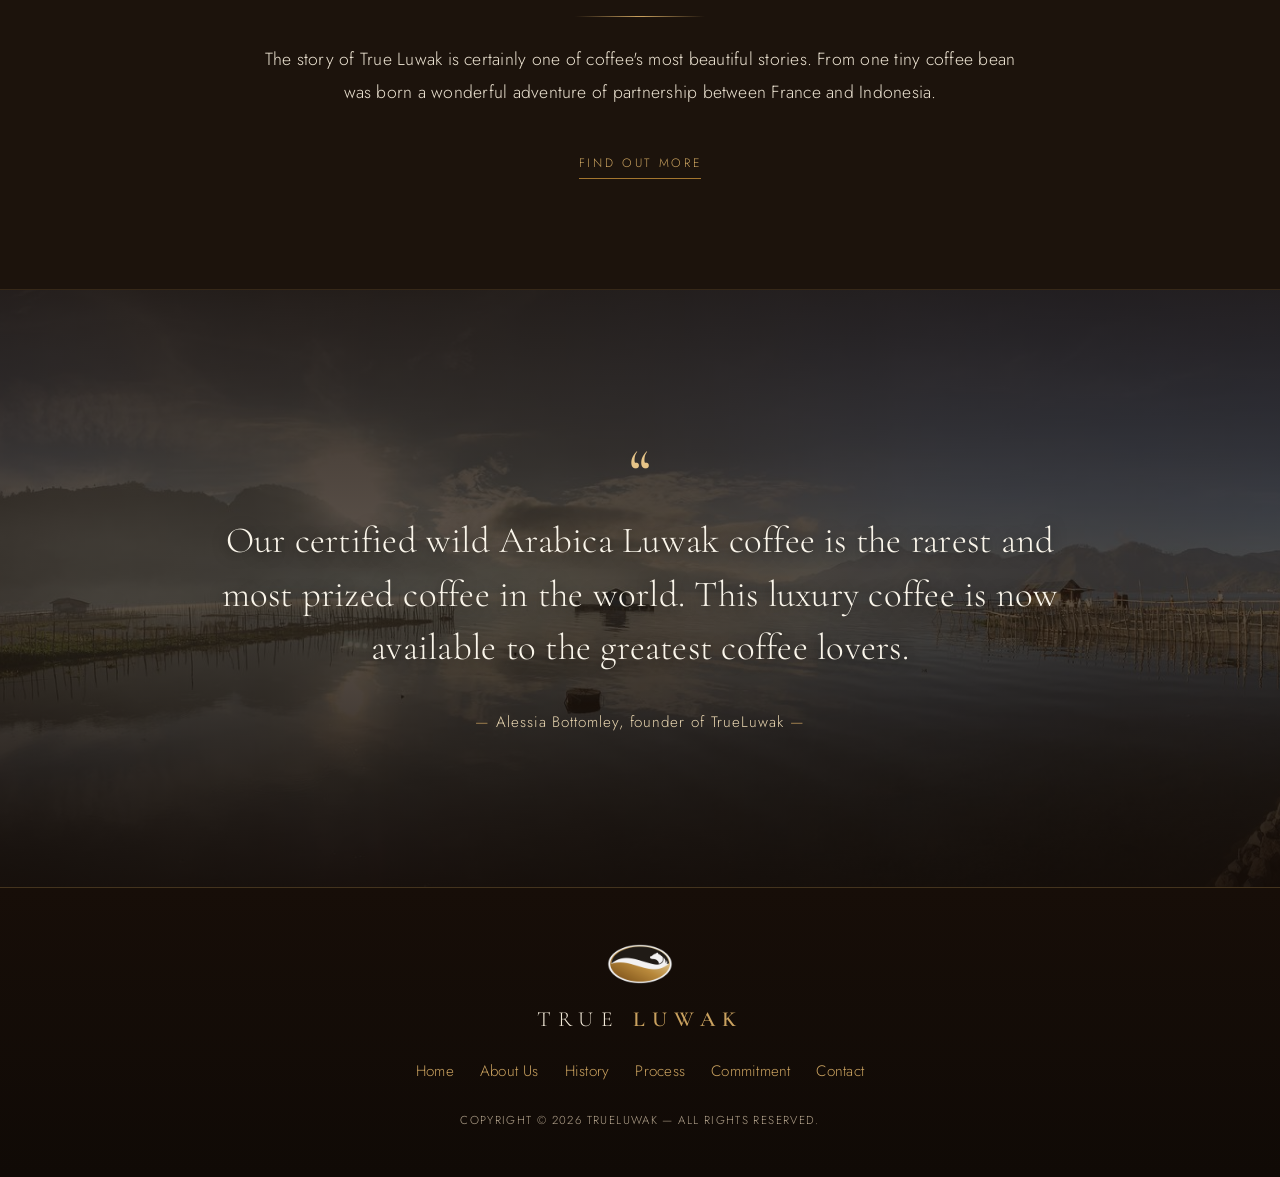
==== commit 5ec11f0b: "Serve logos as baked PNGs to fix Safari rendering Safari dropped the civet path from the rebuilt SVG" ====
--- a/index.html
+++ b/index.html
@@ -19,7 +19,7 @@
 
 <nav>
   <a class="brand" href="./">
-    <img src="assets/logo-mark.svg" alt="True Luwak" height="46">
+    <img src="assets/logo-mark.png" alt="True Luwak" height="46">
     <span class="brand-name">True <b>Luwak</b></span>
   </a>
   <div class="nav-links">
@@ -121,7 +121,7 @@
 </figure>
 
 <footer>
-  <img class="foot-mark" src="assets/logo-mark.svg" alt="">
+  <img class="foot-mark" src="assets/logo-mark.png" alt="">
   <span class="brand-name">True <b>Luwak</b></span>
   <div class="foot-links">
     <a href="./" data-i18n="nav_home">Accueil</a>
